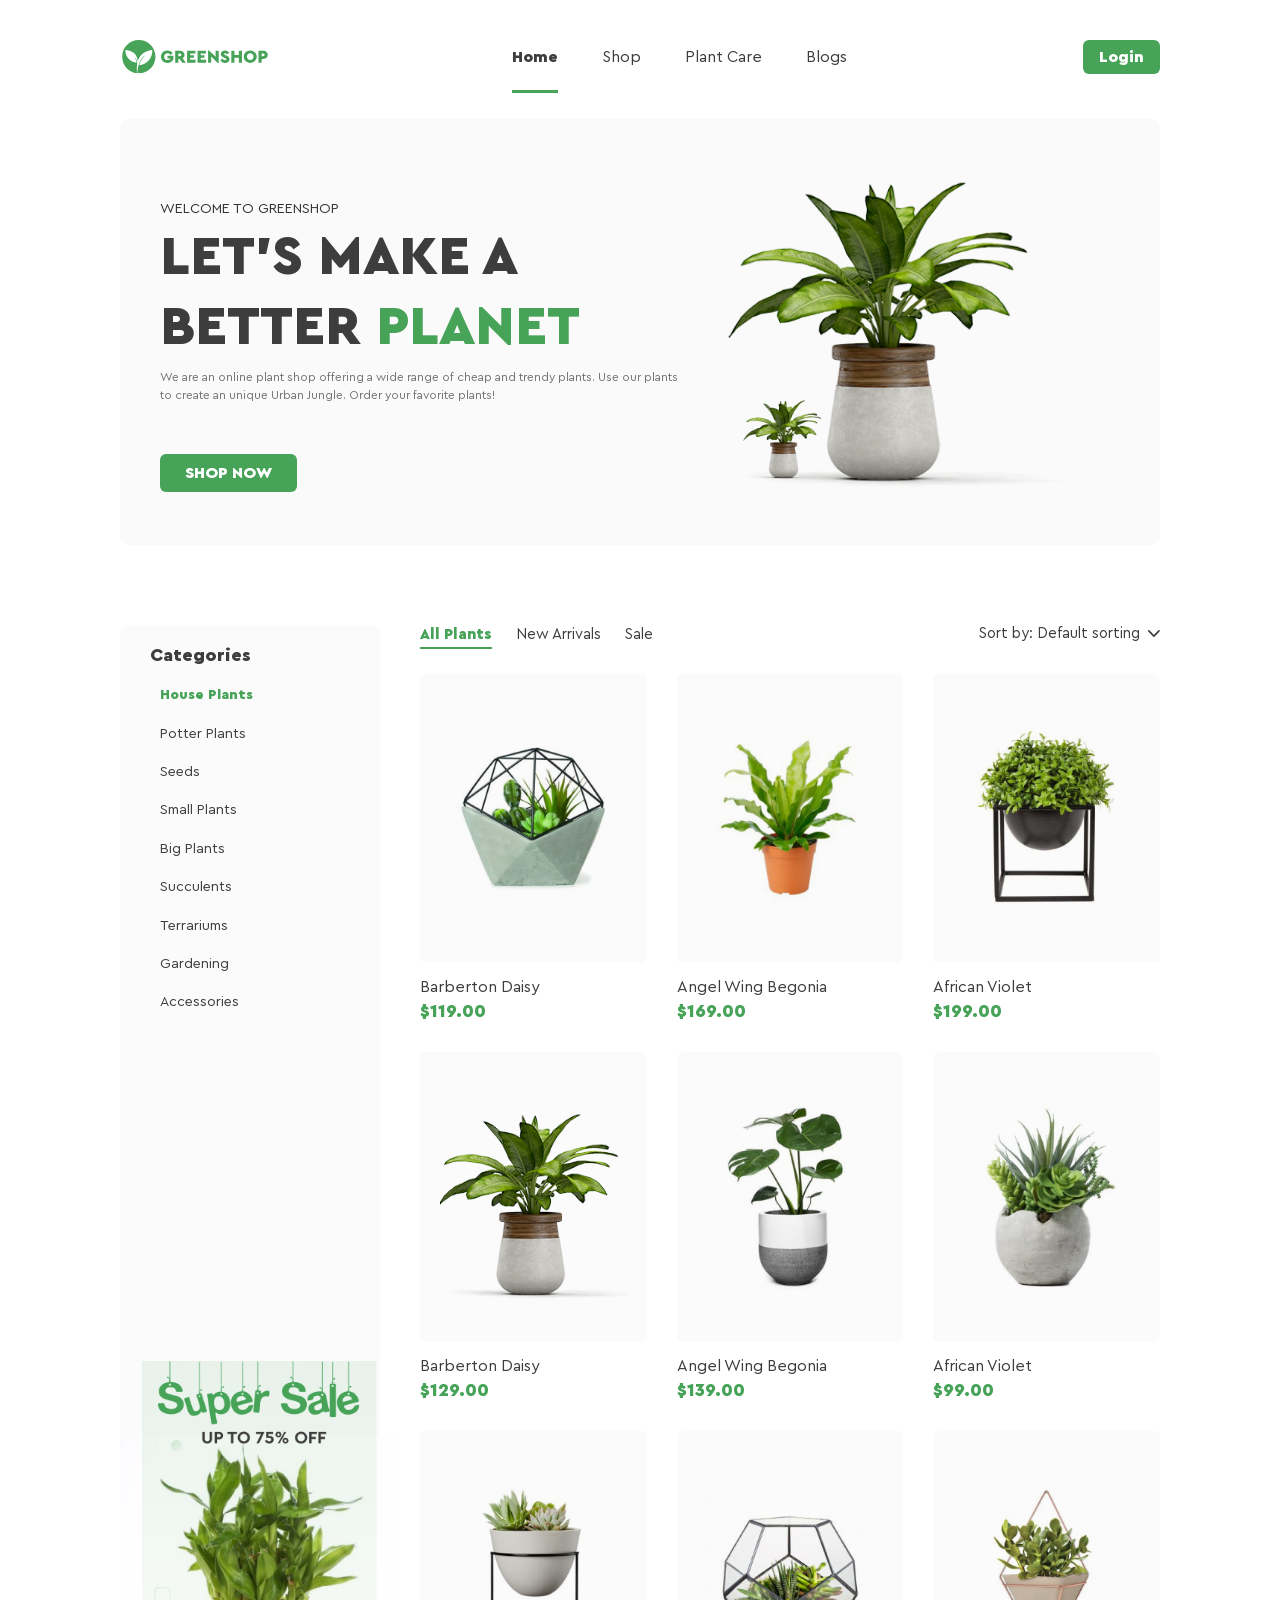
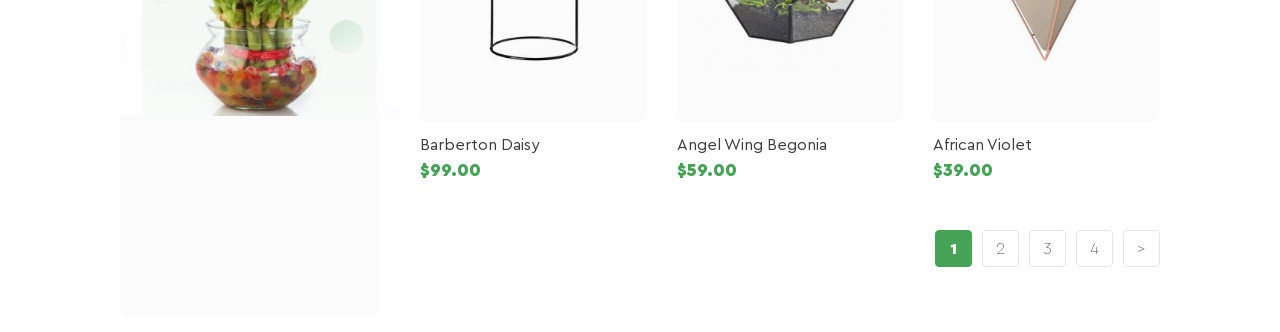
==== index.html @ a39b93a8 "feat: complete font implementation and fix layout structure" ====
<!DOCTYPE html>
<html lang="en">

<head>
    <meta charset="UTF-8">
    <meta name="viewport" content="width=device-width, initial-scale=1.0">
    <link rel="stylesheet" href="css/normalize.css">
    <link rel="stylesheet" href="css/main.css">
    <title>Document</title>
</head>

<body>
    <div class="container">

        <header>
            <div class="logo">
                <img src="./images/Logo.svg" alt="Logo" width="150" height="34">
            </div>

            <nav>
                <a href="#" class="active">Home</a>
                <a href="#">Shop</a>
                <a href="#">Plant Care</a>
                <a href="#">Blogs</a>
            </nav>
            <a href="#" class="btn-login">Login</a>
        </header>

        <main>
            <section class="inline-block">
                <div class="inline-block-container">
                    <div class="banner-text">
                        <span class="subtitle">Welcome to GreenShop</span>
                        <h1>LET'S MAKE A<br>BETTER <span class="text-green">PLANET</span></h1>
                        <p>We are an online plant shop offering a wide range of cheap and trendy plants. Use our plants
                            to create an unique Urban Jungle. Order your favorite plants!</p>
                        <a href="#" class="btn-primary">Shop Now</a>
                    </div>
                    <div class="banner-image">
                        <img src="./images/Frame1.png" alt="Banner Image">
                    </div>
                </div>
            </section>

            <section class="shop-section">

                <aside class="sidebar">
                    <div class="categories">
                        <h2>Categories</h2>
                        <ul>
                            <li><a href="#" class="active-category">House Plants</a></li>
                            <li><a href="#">Potter Plants</a></li>
                            <li><a href="#">Seeds</a></li>
                            <li><a href="#">Small Plants</a></li>
                            <li><a href="#">Big Plants</a></li>
                            <li><a href="#">Succulents</a></li>
                            <li><a href="#">Terrariums</a></li>
                            <li><a href="#">Gardening</a></li>
                            <li><a href="#">Accessories</a></li>
                        </ul>
                    </div>

                    <div class="sale-banner">
                        <img src="./images/Super-sale.png" alt="Super Sale Banner">
                    </div>
                </aside>

                <div class="main-content">

                    <div class="shop-header">
                        <div class="shop-tabs">
                            <a href="#" class="active-tab">All Plants</a>
                            <a href="#">New Arrivals</a>
                            <a href="#">Sale</a>
                        </div>
                        <div class="shop-sort">
                            <span>Sort by: Default sorting</span>
                            <img src="./images/Stroke-1.svg" alt="Arrow">
                        </div>
                    </div>

                    <div class="products-grid">

                        <div class="product-card">
                            <div class="product-image">
                                <img src="./images/plant-1.png" alt="Plant 1">
                            </div>
                            <h1>Barberton Daisy</h1>
                            <span class="price">$119.00</span>
                        </div>

                        <div class="product-card">
                            <div class="product-image">
                                <img src="./images/plant-2.png" alt="Plant 2">
                            </div>
                            <h1>Angel Wing Begonia</h1>
                            <span class="price">$169.00</span>
                        </div>

                        <div class="product-card">
                            <div class="product-image">
                                <img src="./images/plant-3.png" alt="Plant 3">
                            </div>
                            <h1>African Violet</h1>
                            <span class="price">$199.00</span>
                        </div>

                        <div class="product-card">
                            <div class="product-image">
                                <img src="./images/plant-4.png" alt="Plant 4">
                            </div>
                            <h1>Barberton Daisy</h1>
                            <span class="price">$129.00</span>
                        </div>

                        <div class="product-card">
                            <div class="product-image">
                                <img src="./images/plant-5.png" alt="Plant 5">
                            </div>
                            <h1>Angel Wing Begonia</h1>
                            <span class="price">$139.00</span>
                        </div>

                        <div class="product-card">
                            <div class="product-image">
                                <img src="./images/plant-6.png" alt="Plant 6">
                            </div>
                            <h1>African Violet</h1>
                            <span class="price">$99.00</span>
                        </div>

                        <div class="product-card">
                            <div class="product-image">
                                <img src="./images/plant-7.png" alt="Plant 7">
                            </div>
                            <h1>Barberton Daisy</h1>
                            <span class="price">$99.00</span>
                        </div>

                        <div class="product-card">
                            <div class="product-image">
                                <img src="./images/plant-8.png" alt="Plant 8">
                            </div>
                            <h1>Angel Wing Begonia</h1>
                            <span class="price">$59.00</span>
                        </div>

                        <div class="product-card">
                            <div class="product-image">
                                <img src="./images/plant-9.png" alt="Plant 9">
                            </div>
                            <h1>African Violet</h1>
                            <span class="price">$39.00</span>
                        </div>

                    </div>

                    <div class="pagination">
                        <a href="#" class="active-page">1</a>
                        <a href="#">2</a>
                        <a href="#">3</a>
                        <a href="#">4</a>
                        <a href="#" class="next-page">&gt;</a>
                    </div>

                </div>

            </section>
        </main>

        <footer></footer>

    </div>
</body>

</html>
---- css/main.css ----
/*1. ОБЩИЕ СТИЛИ И СЕТКА ПЛАТФОРМЫ*/
   @font-face {
    font-family: 'Cera Pro';
    src: url('fonts/CeraPro-Thin.woff') format('woff');
    font-weight: 100;
    font-style: normal;
}

@font-face {
    font-family: 'Cera Pro';
    src: url('fonts/CeraPro-Regular.woff') format('woff');
    font-weight: 400;
    font-style: normal;
}

@font-face {
    font-family: 'Cera Pro';
    src: url('fonts/CeraPro-Black.woff') format('woff');
    font-weight: 900;
    font-style: normal;
}

body {
    font-family: 'Cera Pro', sans-serif;
    font-weight: 400; 
    color: #333333;
    margin: 0;
    padding: 0;
}

/* Центрируем весь сайт по контенту макета */
.container {
    margin: 0 auto;
    max-width: 1440px;
    padding: 15px 120px;
}

/*2. ШАПКА САЙТА (HEADER) */
header {
    display: flex;
    justify-content: space-between; 
    align-items: center; 
    padding: 25px 0; 
}

header .logo img {
    vertical-align: middle;
    margin-right: 5px;
}

header nav a {
    margin-right: 40px;
    text-decoration: none;
    color: #3D3D3D;
    font-weight: 500;
}

header nav a.active {
    font-weight: bold;
    border-bottom: 3px solid #46A358;
    padding-bottom: 25px;
}

header nav a:last-child {
    margin-right: 0;
}

header .btn-login {
    text-decoration: none;
    color: #FFFFFF;
    background-color: #46A358;
    padding: 8px 16px;
    border-radius: 6px;
    font-weight: bold;
}

/*3. ГЛАВНЫЙ БАННЕР */
.inline-block-container {
    background-color: #fafafa;
    padding: 40px;
    margin-top: 20px;
    border-radius: 10px;
}

.banner-text {
    display: inline-block;
    vertical-align: top;
    width: 55%;
    margin-top: 40px;
}

.banner-image {
    display: inline-block;
    vertical-align: top;
    width: 40%;
}

.banner-image img {
    max-width: 100%;
    height: auto;
}

.btn-primary {
    display: inline-block;
    background-color: #46A358;
    color: white;
    text-decoration: none;
    padding: 10px 25px;
    border-radius: 6px;
    font-weight: bold;
    text-transform: uppercase;
    margin-top: 30px;
}

.banner-text h1 {
    font-size: 55px;
    font-weight: 900;
    line-height: 70px;
    margin: 5px 0;
    color: #3D3D3D;
    text-transform: uppercase;
    max-width: 650px;
}

.banner-text p {
    color: #727272;
    font-size: 12px;
    line-height: 1.5;
    margin: 5px 0 20px 0;
}

.subtitle {
    font-size: 14px;
    font-weight: 500;
    text-transform: uppercase;
}

.text-green {
    color: #46A358;
}

/*4. СЕКЦИЯ КАТАЛОГА*/
.shop-section {
    display: flex;
    gap: 40px;
    margin-top: 80px;
}

/* ЛЕВАЯ ПАНЕЛЬ (САЙДБАР) */
.sidebar {
    width: 260px;
    min-width: 260px; 
    flex-shrink: 0; 
    background-color: #FBFBFB;
    padding: 20px 0;
    border-radius: 8px;
}

.categories h2 {
    font-size: 18px;
    font-weight: bold;
    color: #3D3D3D;
    margin: 0 0 20px 0;
    padding: 0 30px;
}

.categories ul {
    list-style: none;
    padding: 0 40px;
    margin: 0;
}

.categories li {
    margin-bottom: 20px;
}

.categories a {
    text-decoration: none;
    color: #3D3D3D;
    font-size: 14px; 
    font-weight: 400; 
    transition: color 0.3s;
}

.categories a:hover {
    color: #46A358;
}

.categories a.active-category {
    color: #46A358;
    font-weight: bold;
}

.sale-banner {
    width: 280px;
    margin-top: 350px;
    box-sizing: border-box;
}

.sale-banner img {
    max-width: 100%;
    height: auto;
    display: block;
}

/*5. ПРАВАЯ ПАНЕЛЬ И СЕТКА КАРТОЧЕК*/
.main-content {
    flex: 1; 
}

.shop-header {
    display: flex;
    justify-content: space-between;
    align-items: center;
    margin-bottom: 30px;
}

.shop-tabs a {
    text-decoration: none;
    color: #3D3D3D;
    margin-right: 20px;
    font-size: 15px;
    font-weight: 500;
}

.shop-tabs a.active-tab {
    color: #46A358;
    font-weight: bold;
    border-bottom: 2px solid #46A358;
    padding-bottom: 5px; 
}

.shop-sort {
    display: flex;
    align-items: center; 
    gap: 8px; 
    cursor: pointer; 
}

.shop-sort span {
    color: #3D3D3D;
    font-size: 15px;
}

.shop-sort img {
    width: 12px;
    height: auto;
}

.products-grid {
    display: flex;
    flex-wrap: wrap;
    gap: 30px;
}

.product-card {
    width: calc(33.333% - 20px); 
    text-align: left;
}

.product-image {
    background-color: #FBFBFB; 
    height: 250px; 
    display: flex; 
    justify-content: center; 
    align-items: center; 
    padding: 20px;
    border-radius: 6px;
}

.product-image img {
    max-width: 100%;
    max-height: 100%;
    object-fit: contain; 
    mix-blend-mode: multiply;
}

.product-card h1 {
    font-size: 16px;
    margin: 15px 0 5px 0;
    color: #3D3D3D;
    font-weight: normal;
}

.product-card .price {
    color: #46A358;
    font-weight: bold;
    font-size: 18px;
}

/*6. ПАГИНАЦИЯ (НОМЕРА СТРАНИЦ)*/
.pagination {
    display: flex;
    justify-content: flex-end;
    gap: 10px; 
    margin-top: 50px; 
    margin-bottom: 50px;
}

.pagination a {
    display: flex; 
    justify-content: center; 
    align-items: center; 
    width: 35px;
    height: 35px; 
    border: 1px solid #E5E5E5; 
    border-radius: 4px; 
    text-decoration: none; 
    color: #3D3D3D;
    font-size: 16px;
    font-weight: 300;
    transition: all 0.3s ease;
}

.pagination a.active-page {
    background-color: #46A358;
    color: #FFFFFF;
    border-color: #46A358;
    font-weight: bold;
}

.pagination a:hover {
    border-color: #46A358;
    color: #46A358;
}

.pagination a.active-page:hover {
    color: #FFFFFF; 
}
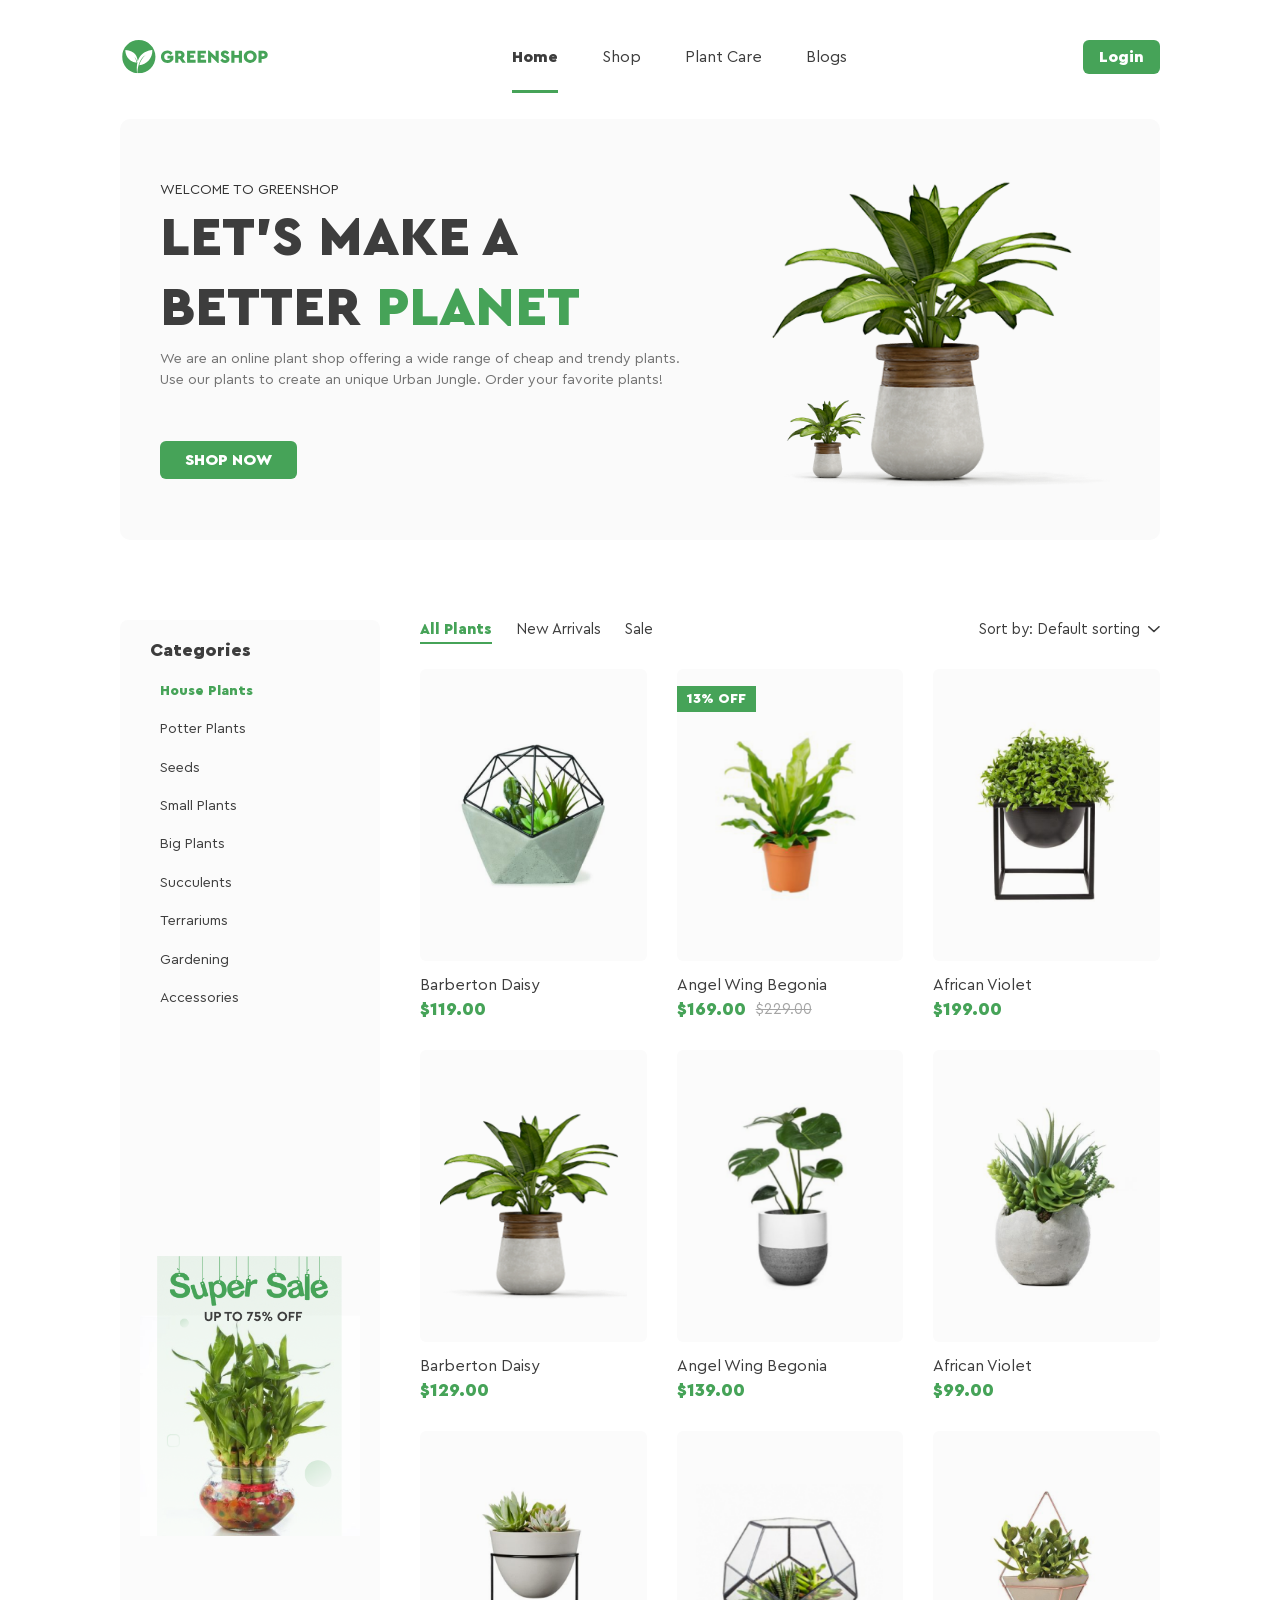
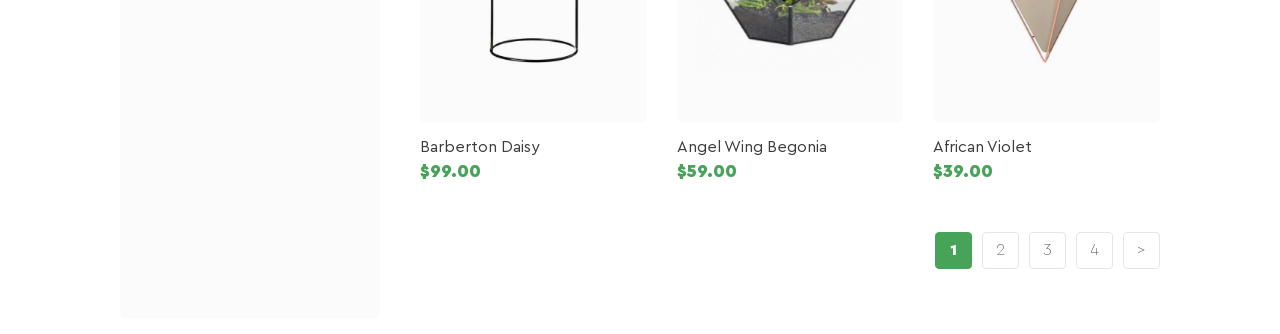
==== commit 46207779: "Refactor banner to Flexbox, add hover effects, to product cards" ====
--- a/index.html
+++ b/index.html
@@ -6,7 +6,7 @@
     <meta name="viewport" content="width=device-width, initial-scale=1.0">
     <link rel="stylesheet" href="css/normalize.css">
     <link rel="stylesheet" href="css/main.css">
-    <title>Document</title>
+    <title>GreenShop</title>
 </head>
 
 <body>
@@ -27,8 +27,8 @@
         </header>
 
         <main>
-            <section class="inline-block">
-                <div class="inline-block-container">
+            <section class="hero-section">
+                <div class="banner-container">
                     <div class="banner-text">
                         <span class="subtitle">Welcome to GreenShop</span>
                         <h1>LET'S MAKE A<br>BETTER <span class="text-green">PLANET</span></h1>
@@ -84,73 +84,138 @@
                         <div class="product-card">
                             <div class="product-image">
                                 <img src="./images/plant-1.png" alt="Plant 1">
-                            </div>
-                            <h1>Barberton Daisy</h1>
-                            <span class="price">$119.00</span>
-                        </div>
-
-                        <div class="product-card">
-                            <div class="product-image">
+                                <div class="action-icons">
+                                    <a href="#" class="icon-btn"><img src="./images/cart.svg" alt="Cart"></a>
+                                    <a href="#" class="icon-btn"><img src="./images/heart.svg" alt="Heart"></a>
+                                    <a href="#" class="icon-btn"><img src="./images/search.svg" alt="Search"></a>
+                                </div>
+                            </div>
+                            <h3>Barberton Daisy</h3>
+                            <div class="price-block">
+                                <span class="price">$119.00</span>
+                            </div>
+                        </div>
+
+                        <div class="product-card">
+                            <div class="product-image">
+                                <span class="discount-badge">13% OFF</span>
                                 <img src="./images/plant-2.png" alt="Plant 2">
-                            </div>
-                            <h1>Angel Wing Begonia</h1>
-                            <span class="price">$169.00</span>
+                                <div class="action-icons">
+                                    <a href="#" class="icon-btn"><img src="./images/cart.svg" alt="Cart"></a>
+                                    <a href="#" class="icon-btn"><img src="./images/heart.svg" alt="Heart"></a>
+                                    <a href="#" class="icon-btn"><img src="./images/search.svg" alt="Search"></a>
+                                </div>
+                            </div>
+                            <h3>Angel Wing Begonia</h3>
+                            <div class="price-block">
+                                <span class="price">$169.00</span>
+                                <span class="old-price">$229.00</span>
+                            </div>
                         </div>
 
                         <div class="product-card">
                             <div class="product-image">
                                 <img src="./images/plant-3.png" alt="Plant 3">
-                            </div>
-                            <h1>African Violet</h1>
-                            <span class="price">$199.00</span>
+                                <div class="action-icons">
+                                    <a href="#" class="icon-btn"><img src="./images/cart.svg" alt="Cart"></a>
+                                    <a href="#" class="icon-btn"><img src="./images/heart.svg" alt="Heart"></a>
+                                    <a href="#" class="icon-btn"><img src="./images/search.svg" alt="Search"></a>
+                                </div>
+                            </div>
+                            <h3>African Violet</h3>
+                            <div class="price-block">
+                                <span class="price">$199.00</span>
+                            </div>
                         </div>
 
                         <div class="product-card">
                             <div class="product-image">
                                 <img src="./images/plant-4.png" alt="Plant 4">
-                            </div>
-                            <h1>Barberton Daisy</h1>
-                            <span class="price">$129.00</span>
+                                <div class="action-icons">
+                                    <a href="#" class="icon-btn"><img src="./images/cart.svg" alt="Cart"></a>
+                                    <a href="#" class="icon-btn"><img src="./images/heart.svg" alt="Heart"></a>
+                                    <a href="#" class="icon-btn"><img src="./images/search.svg" alt="Search"></a>
+                                </div>
+                            </div>
+                            <h3>Barberton Daisy</h3>
+                            <div class="price-block">
+                                <span class="price">$129.00</span>
+                            </div>
                         </div>
 
                         <div class="product-card">
                             <div class="product-image">
                                 <img src="./images/plant-5.png" alt="Plant 5">
-                            </div>
-                            <h1>Angel Wing Begonia</h1>
-                            <span class="price">$139.00</span>
+                                <div class="action-icons">
+                                    <a href="#" class="icon-btn"><img src="./images/cart.svg" alt="Cart"></a>
+                                    <a href="#" class="icon-btn"><img src="./images/heart.svg" alt="Heart"></a>
+                                    <a href="#" class="icon-btn"><img src="./images/search.svg" alt="Search"></a>
+                                </div>
+                            </div>
+                            <h3>Angel Wing Begonia</h3>
+                            <div class="price-block">
+                                <span class="price">$139.00</span>
+                            </div>
                         </div>
 
                         <div class="product-card">
                             <div class="product-image">
                                 <img src="./images/plant-6.png" alt="Plant 6">
-                            </div>
-                            <h1>African Violet</h1>
-                            <span class="price">$99.00</span>
+                                <div class="action-icons">
+                                    <a href="#" class="icon-btn"><img src="./images/cart.svg" alt="Cart"></a>
+                                    <a href="#" class="icon-btn"><img src="./images/heart.svg" alt="Heart"></a>
+                                    <a href="#" class="icon-btn"><img src="./images/search.svg" alt="Search"></a>
+                                </div>
+                            </div>
+                            <h3>African Violet</h3>
+                            <div class="price-block">
+                                <span class="price">$99.00</span>
+                            </div>
                         </div>
 
                         <div class="product-card">
                             <div class="product-image">
                                 <img src="./images/plant-7.png" alt="Plant 7">
-                            </div>
-                            <h1>Barberton Daisy</h1>
-                            <span class="price">$99.00</span>
+                                <div class="action-icons">
+                                    <a href="#" class="icon-btn"><img src="./images/cart.svg" alt="Cart"></a>
+                                    <a href="#" class="icon-btn"><img src="./images/heart.svg" alt="Heart"></a>
+                                    <a href="#" class="icon-btn"><img src="./images/search.svg" alt="Search"></a>
+                                </div>
+                            </div>
+                            <h3>Barberton Daisy</h3>
+                            <div class="price-block">
+                                <span class="price">$99.00</span>
+                            </div>
                         </div>
 
                         <div class="product-card">
                             <div class="product-image">
                                 <img src="./images/plant-8.png" alt="Plant 8">
-                            </div>
-                            <h1>Angel Wing Begonia</h1>
-                            <span class="price">$59.00</span>
+                                <div class="action-icons">
+                                    <a href="#" class="icon-btn"><img src="./images/cart.svg" alt="Cart"></a>
+                                    <a href="#" class="icon-btn"><img src="./images/heart.svg" alt="Heart"></a>
+                                    <a href="#" class="icon-btn"><img src="./images/search.svg" alt="Search"></a>
+                                </div>
+                            </div>
+                            <h3>Angel Wing Begonia</h3>
+                            <div class="price-block">
+                                <span class="price">$59.00</span>
+                            </div>
                         </div>
 
                         <div class="product-card">
                             <div class="product-image">
                                 <img src="./images/plant-9.png" alt="Plant 9">
-                            </div>
-                            <h1>African Violet</h1>
-                            <span class="price">$39.00</span>
+                                <div class="action-icons">
+                                    <a href="#" class="icon-btn"><img src="./images/cart.svg" alt="Cart"></a>
+                                    <a href="#" class="icon-btn"><img src="./images/heart.svg" alt="Heart"></a>
+                                    <a href="#" class="icon-btn"><img src="./images/search.svg" alt="Search"></a>
+                                </div>
+                            </div>
+                            <h3>African Violet</h3>
+                            <div class="price-block">
+                                <span class="price">$39.00</span>
+                            </div>
                         </div>
 
                     </div>
--- a/css/main.css
+++ b/css/main.css
@@ -1,5 +1,5 @@
 /*1. ОБЩИЕ СТИЛИ И СЕТКА ПЛАТФОРМЫ*/
-   @font-face {
+@font-face {
     font-family: 'Cera Pro';
     src: url('fonts/CeraPro-Thin.woff') format('woff');
     font-weight: 100;
@@ -35,7 +35,7 @@
     padding: 15px 120px;
 }
 
-/*2. ШАПКА САЙТА (HEADER) */
+/*2. ШАПКА САЙТА*/
 header {
     display: flex;
     justify-content: space-between; 
@@ -74,25 +74,25 @@
     font-weight: bold;
 }
 
-/*3. ГЛАВНЫЙ БАННЕР */
-.inline-block-container {
+/*3. ГЛАВНЫЙ БАННЕР*/
+.banner-container {
     background-color: #fafafa;
     padding: 40px;
     margin-top: 20px;
     border-radius: 10px;
+    display: flex;
+    justify-content: space-between; 
+    align-items: center; 
 }
 
 .banner-text {
-    display: inline-block;
-    vertical-align: top;
     width: 55%;
-    margin-top: 40px;
 }
 
 .banner-image {
-    display: inline-block;
-    vertical-align: top;
     width: 40%;
+    display: flex; 
+    justify-content: center;
 }
 
 .banner-image img {
@@ -101,7 +101,9 @@
 }
 
 .btn-primary {
-    display: inline-block;
+    display: inline-flex; 
+    justify-content: center;
+    align-items: center;
     background-color: #46A358;
     color: white;
     text-decoration: none;
@@ -110,6 +112,11 @@
     font-weight: bold;
     text-transform: uppercase;
     margin-top: 30px;
+    transition: background-color 0.3s ease;
+}
+
+.btn-primary:hover {
+    background-color: #3b8a4a; 
 }
 
 .banner-text h1 {
@@ -124,7 +131,7 @@
 
 .banner-text p {
     color: #727272;
-    font-size: 12px;
+    font-size: 14px; 
     line-height: 1.5;
     margin: 5px 0 20px 0;
 }
@@ -139,14 +146,13 @@
     color: #46A358;
 }
 
-/*4. СЕКЦИЯ КАТАЛОГА*/
+/*4. СЕКЦИЯ КАТАЛОГА И САЙДБАР*/
 .shop-section {
     display: flex;
     gap: 40px;
     margin-top: 80px;
 }
 
-/* ЛЕВАЯ ПАНЕЛЬ (САЙДБАР) */
 .sidebar {
     width: 260px;
     min-width: 260px; 
@@ -192,8 +198,9 @@
 }
 
 .sale-banner {
-    width: 280px;
-    margin-top: 350px;
+    width: 100%; 
+    margin-top: 250px; 
+    padding: 0 20px;
     box-sizing: border-box;
 }
 
@@ -266,6 +273,16 @@
     align-items: center; 
     padding: 20px;
     border-radius: 6px;
+    border-top: 2px solid transparent;
+    position: relative; 
+    overflow: hidden; 
+    transition: all 0.3s ease;
+}
+
+.product-card:hover .product-image {
+    box-shadow: 0px 15px 30px rgba(0, 0, 0, 0.15);
+    transform: translateY(-5px);
+    border-top-color: #46A358;
 }
 
 .product-image img {
@@ -275,20 +292,79 @@
     mix-blend-mode: multiply;
 }
 
-.product-card h1 {
+.product-card h3 {
     font-size: 16px;
     margin: 15px 0 5px 0;
     color: #3D3D3D;
     font-weight: normal;
 }
 
-.product-card .price {
+.price-block {
+    display: flex;
+    align-items: center;
+    gap: 10px;
+}
+
+.price {
     color: #46A358;
     font-weight: bold;
     font-size: 18px;
 }
 
-/*6. ПАГИНАЦИЯ (НОМЕРА СТРАНИЦ)*/
+.old-price {
+    color: #A5A5A5;
+    text-decoration: line-through;
+    font-size: 15px;
+}
+
+
+/* Бейдж скидки*/
+.discount-badge {
+    position: absolute;
+    top: 15px;
+    left: 0;
+    background-color: #46A358;
+    color: white;
+    font-size: 14px;
+    font-weight: bold;
+    padding: 5px 10px;
+}
+
+/* Контейнер для иконок*/
+.action-icons {
+    position: absolute;
+    bottom: 20px;
+    left: 50%;
+    transform: translateX(-50%); 
+    display: flex;
+    gap: 10px;
+    opacity: 0; 
+    transition: all 0.3s ease; 
+}
+
+/* Квадратики с иконками */
+.icon-btn {
+    display: flex;
+    justify-content: center;
+    align-items: center;
+    width: 35px;
+    height: 35px;
+    background-color: #FFFFFF;
+    border-radius: 4px;
+    box-shadow: 0px 4px 10px rgba(0, 0, 0, 0.1);
+    transition: background-color 0.3s;
+}
+
+.icon-btn:hover {
+    background-color: #F1F1F1;
+}
+
+.product-card:hover .action-icons {
+    opacity: 1; 
+    bottom: 30px; 
+}
+
+/*6. ПАГИНАЦИЯ*/
 .pagination {
     display: flex;
     justify-content: flex-end;
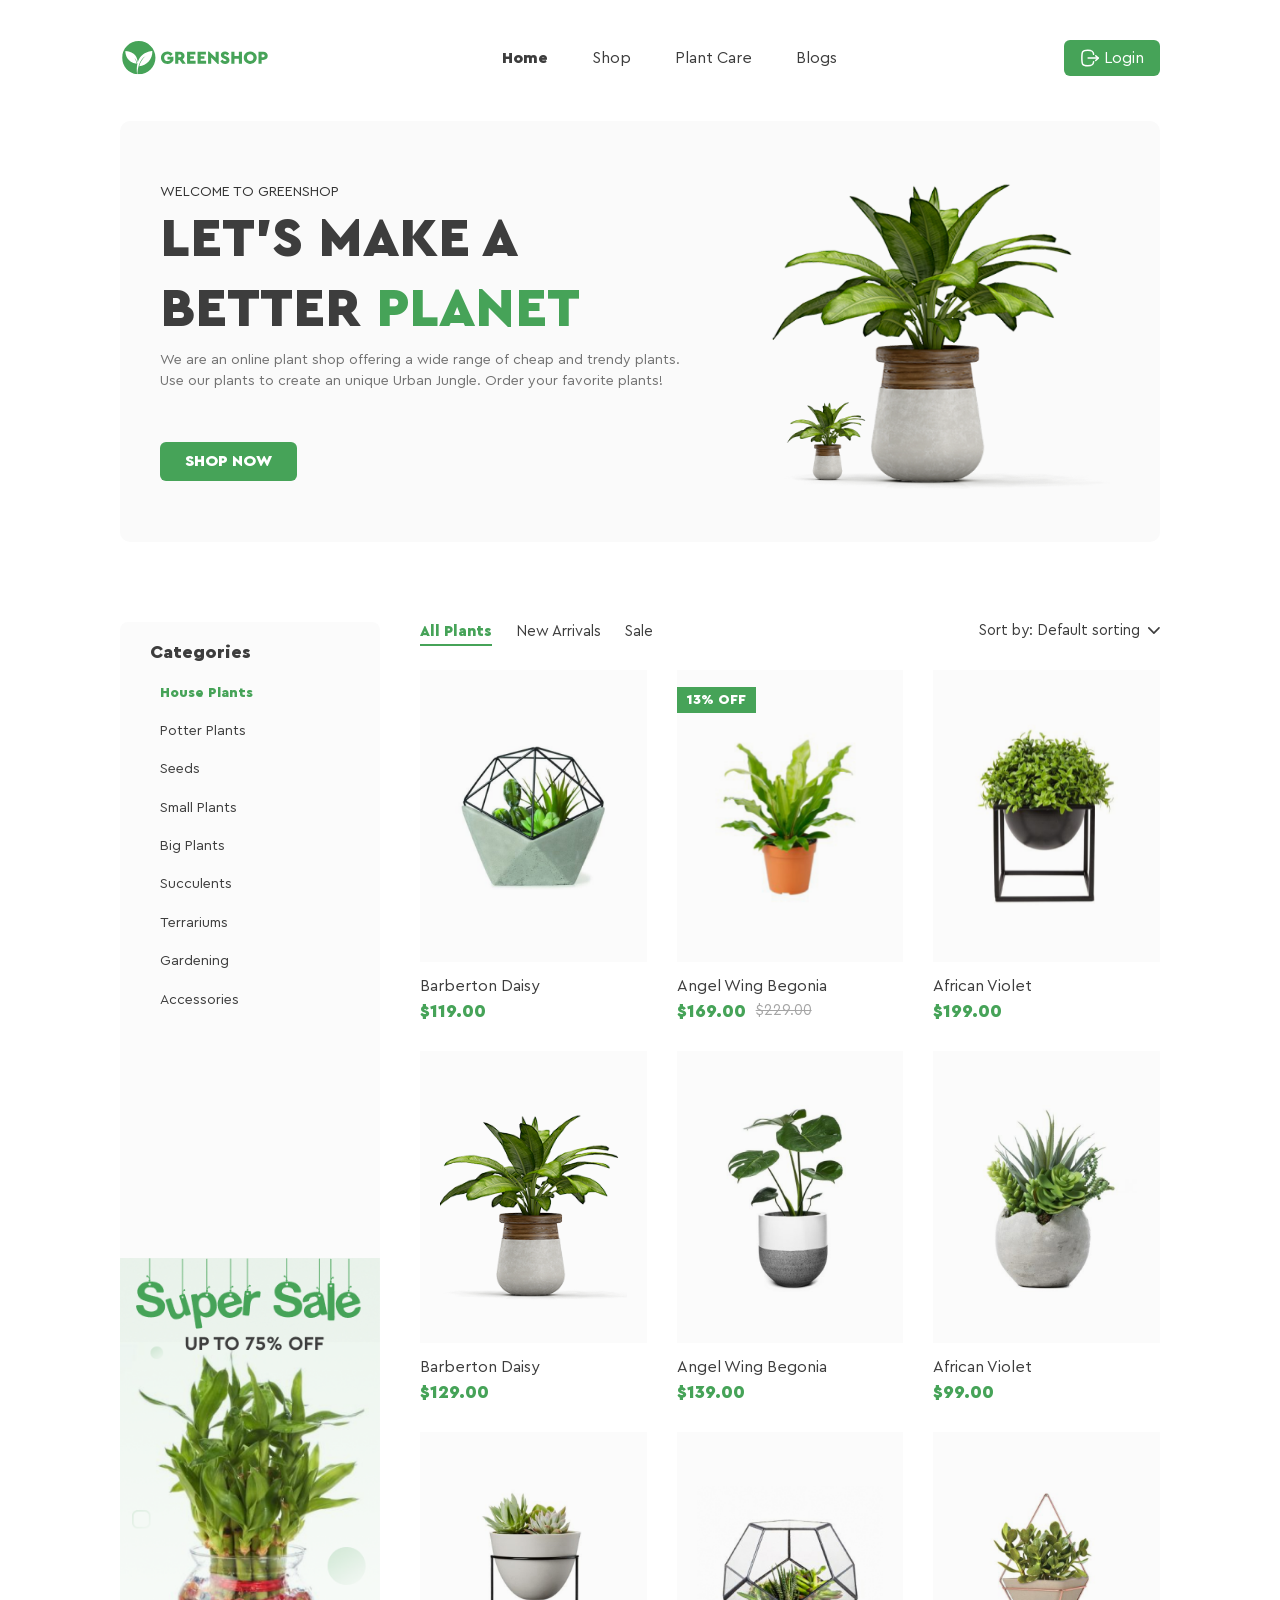
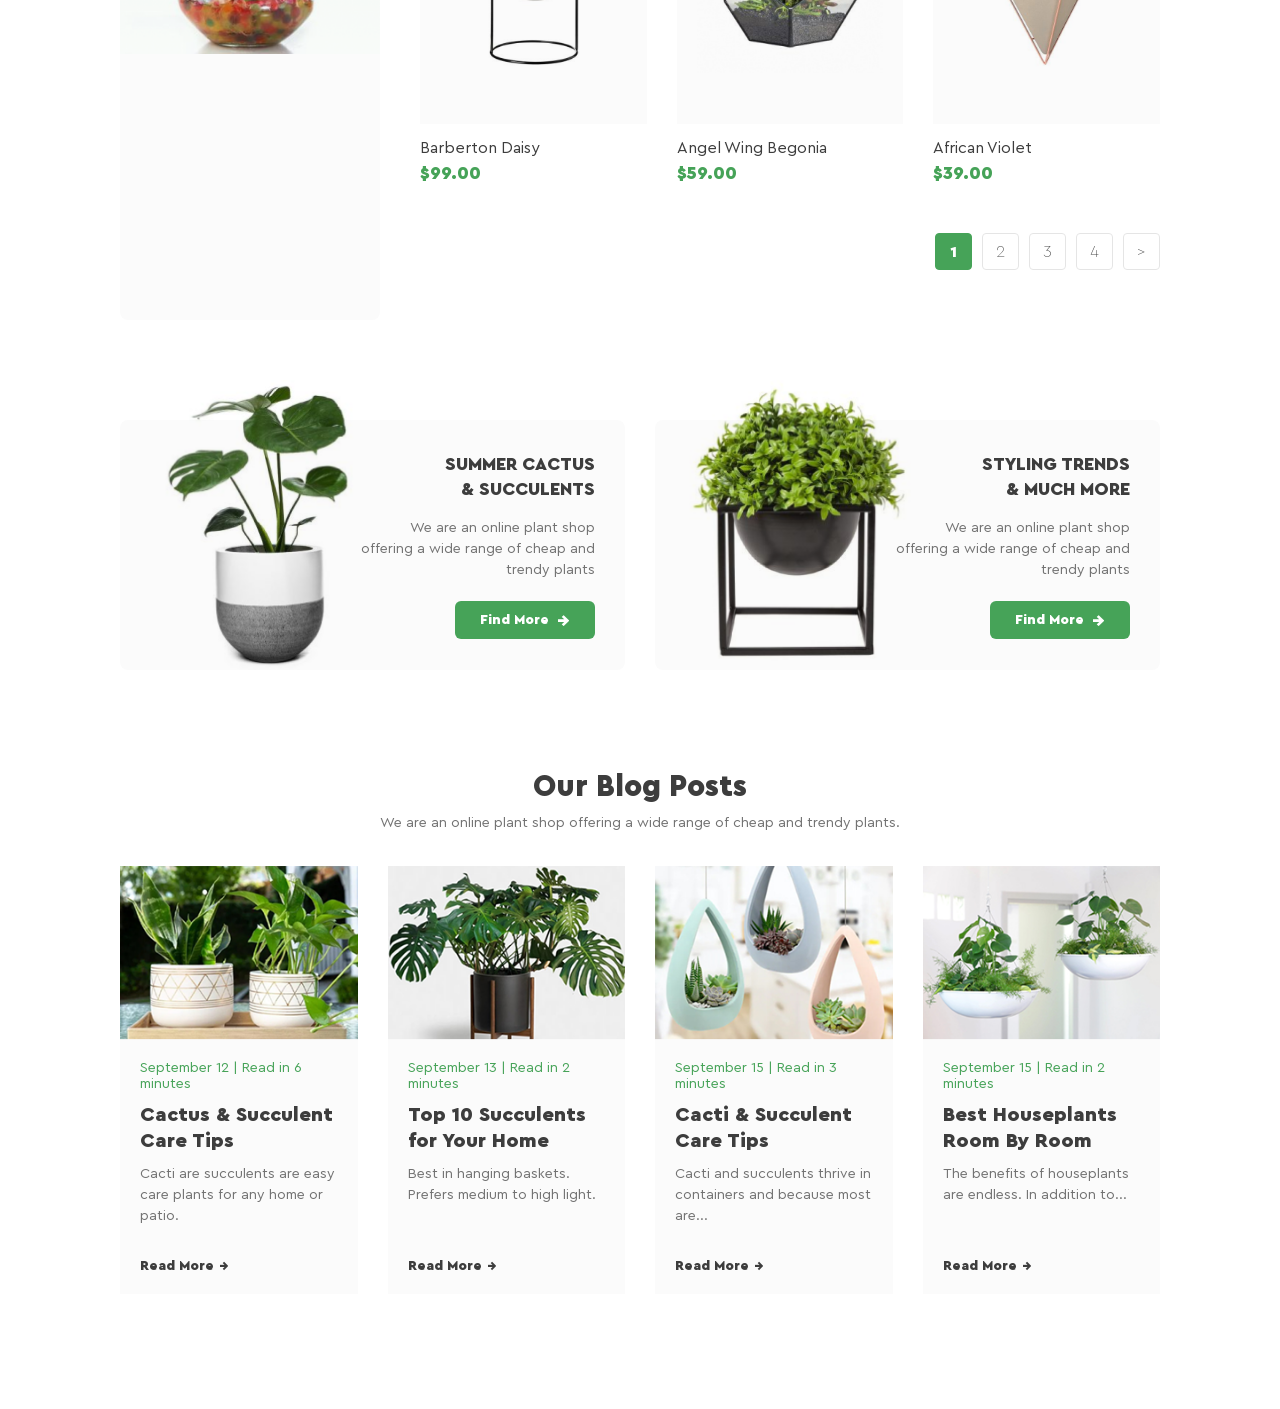
==== commit 516ea9b0: "Add blog section and align read more buttons" ====
--- a/index.html
+++ b/index.html
@@ -23,7 +23,10 @@
                 <a href="#">Plant Care</a>
                 <a href="#">Blogs</a>
             </nav>
-            <a href="#" class="btn-login">Login</a>
+            <a href="#" class="btn-login">
+                <img src="./images/Logout.svg" alt="Icon">
+                Login
+            </a>
         </header>
 
         <main>
@@ -231,6 +234,90 @@
                 </div>
 
             </section>
+            <section class="promo-section">
+                <div class="promo-card">
+                    <div class="promo-image">
+                        <img src="./images/cactus.png" alt="cactus">
+                    </div>
+                    <div class="promo-content">
+                        <h3>SUMMER CACTUS<br>& SUCCULENTS</h3>
+                        <p>We are an online plant shop offering a wide range of cheap and trendy plants</p>
+                        <a href="#" class="btn-find-more">Find More <span class="arrow">&rarr;</span></a>
+                    </div>
+                </div>
+
+                <div class="promo-card">
+                    <div class="promo-image">
+                        <img src="./images/styling.png" alt="Styling">
+                    </div>
+                    <div class="promo-content">
+                        <h3>STYLING TRENDS<br>& MUCH MORE</h3>
+                        <p>We are an online plant shop offering a wide range of cheap and trendy plants</p>
+                        <a href="#" class="btn-find-more">Find More <span class="arrow">&rarr;</span></a>
+                    </div>
+                </div>
+
+            </section>
+            <section class="blog-section">
+
+                <div class="blog-header">
+                    <h2>Our Blog Posts</h2>
+                    <p>We are an online plant shop offering a wide range of cheap and trendy plants.</p>
+                </div>
+
+                <div class="blog-grid">
+
+                    <div class="blog-card">
+                        <div class="blog-image">
+                            <img src="./images/blog-1.png" alt="Blog 1">
+                        </div>
+                        <div class="blog-content">
+                            <span class="blog-meta">September 12 | Read in 6 minutes</span>
+                            <h4>Cactus & Succulent Care Tips</h4>
+                            <p>Cacti are succulents are easy care plants for any home or patio.</p>
+                            <a href="#" class="btn-read-more">Read More <span class="arrow">&rarr;</span></a>
+                        </div>
+                    </div>
+
+                    <div class="blog-card">
+                        <div class="blog-image">
+                            <img src="./images/blog-2.png" alt="Blog 2">
+                        </div>
+                        <div class="blog-content">
+                            <span class="blog-meta">September 13 | Read in 2 minutes</span>
+                            <h4>Top 10 Succulents for Your Home</h4>
+                            <p>Best in hanging baskets. Prefers medium to high light.</p>
+                            <br></br>
+                            <a href="#" class="btn-read-more">Read More <span class="arrow">&rarr;</span></a>
+                        </div>
+                    </div>
+
+                    <div class="blog-card">
+                        <div class="blog-image">
+                            <img src="./images/blog-3.png" alt="Blog 3">
+                        </div>
+                        <div class="blog-content">
+                            <span class="blog-meta">September 15 | Read in 3 minutes</span>
+                            <h4>Cacti & Succulent Care Tips</h4>
+                            <p>Cacti and succulents thrive in containers and because most are...</p>
+                            <a href="#" class="btn-read-more">Read More <span class="arrow">&rarr;</span></a>
+                        </div>
+                    </div>
+
+                    <div class="blog-card">
+                        <div class="blog-image">
+                            <img src="./images/blog-4.png" alt="Blog 4">
+                        </div>
+                        <div class="blog-content">
+                            <span class="blog-meta">September 15 | Read in 2 minutes</span>
+                            <h4>Best Houseplants Room By Room</h4>
+                            <p>The benefits of houseplants are endless. In addition to...</p>
+                            <a href="#" class="btn-read-more">Read More <span class="arrow">&rarr;</span></a>
+                        </div>
+                    </div>
+
+                </div>
+            </section>
         </main>
 
         <footer></footer>
--- a/css/main.css
+++ b/css/main.css
@@ -22,13 +22,12 @@
 
 body {
     font-family: 'Cera Pro', sans-serif;
-    font-weight: 400; 
+    font-weight: 400;
     color: #333333;
     margin: 0;
     padding: 0;
 }
 
-/* Центрируем весь сайт по контенту макета */
 .container {
     margin: 0 auto;
     max-width: 1440px;
@@ -38,9 +37,9 @@
 /*2. ШАПКА САЙТА*/
 header {
     display: flex;
-    justify-content: space-between; 
-    align-items: center; 
-    padding: 25px 0; 
+    justify-content: space-between;
+    align-items: center;
+    padding: 25px 0;
 }
 
 header .logo img {
@@ -53,25 +52,42 @@
     text-decoration: none;
     color: #3D3D3D;
     font-weight: 500;
+    padding-bottom: 25px;
+    border-bottom: 3px solid transparent;
+    transition: all 0.3s ease;
+    /* Плавная анимация */
+}
+
+/* Эффект при наведении на любую ссылку меню */
+header nav a:hover {
+    border-bottom: 3px solid #46A358;
+    color: #46A358;
 }
 
 header nav a.active {
     font-weight: bold;
-    border-bottom: 3px solid #46A358;
-    padding-bottom: 25px;
 }
 
 header nav a:last-child {
     margin-right: 0;
 }
 
+/* Стили для кнопки Login */
 header .btn-login {
     text-decoration: none;
     color: #FFFFFF;
     background-color: #46A358;
     padding: 8px 16px;
     border-radius: 6px;
-    font-weight: bold;
+    font-weight: 500;
+    transition: background-color 0.3s ease;
+    display: flex;
+    align-items: center;
+    gap: 4px;
+}
+
+header .btn-login:hover {
+    background-color: #3b8a4a;
 }
 
 /*3. ГЛАВНЫЙ БАННЕР*/
@@ -101,7 +117,7 @@
 }
 
 .btn-primary {
-    display: inline-flex; 
+    display: inline-flex;
     justify-content: center;
     align-items: center;
     background-color: #46A358;
@@ -109,14 +125,14 @@
     text-decoration: none;
     padding: 10px 25px;
     border-radius: 6px;
-    font-weight: bold;
+    font-weight: 550;
     text-transform: uppercase;
     margin-top: 30px;
     transition: background-color 0.3s ease;
 }
 
 .btn-primary:hover {
-    background-color: #3b8a4a; 
+    background-color: #3b8a4a;
 }
 
 .banner-text h1 {
@@ -131,7 +147,7 @@
 
 .banner-text p {
     color: #727272;
-    font-size: 14px; 
+    font-size: 14px;
     line-height: 1.5;
     margin: 5px 0 20px 0;
 }
@@ -155,8 +171,8 @@
 
 .sidebar {
     width: 260px;
-    min-width: 260px; 
-    flex-shrink: 0; 
+    min-width: 260px;
+    flex-shrink: 0;
     background-color: #FBFBFB;
     padding: 20px 0;
     border-radius: 8px;
@@ -183,13 +199,14 @@
 .categories a {
     text-decoration: none;
     color: #3D3D3D;
-    font-size: 14px; 
-    font-weight: 400; 
+    font-size: 14px;
+    font-weight: 400;
     transition: color 0.3s;
 }
 
 .categories a:hover {
     color: #46A358;
+    font-weight: bold;
 }
 
 .categories a.active-category {
@@ -198,21 +215,28 @@
 }
 
 .sale-banner {
+    margin-top: 250px;
+    display: flex;
+    justify-content: center;
+    overflow: hidden;
+}
+
+.sale-banner img {
+    width: 120%;
+    flex-shrink: 0;
+    display: block;
+}
+
+.hero__img {
+    align-self: flex-end; 
     width: 100%; 
-    margin-top: 250px; 
-    padding: 0 20px;
-    box-sizing: border-box;
-}
-
-.sale-banner img {
-    max-width: 100%;
-    height: auto;
+    max-width: 600px;
     display: block;
 }
 
 /*5. ПРАВАЯ ПАНЕЛЬ И СЕТКА КАРТОЧЕК*/
 .main-content {
-    flex: 1; 
+    flex: 1;
 }
 
 .shop-header {
@@ -228,20 +252,28 @@
     margin-right: 20px;
     font-size: 15px;
     font-weight: 500;
+    padding-bottom: 5px;
+    border-bottom: 2px solid transparent;
+    transition: all 0.3s ease;
+}
+
+.shop-tabs a:hover {
+    color: #46A358;
+    border-bottom: 2px solid #46A358;
 }
 
 .shop-tabs a.active-tab {
     color: #46A358;
     font-weight: bold;
     border-bottom: 2px solid #46A358;
-    padding-bottom: 5px; 
+    padding-bottom: 5px;
 }
 
 .shop-sort {
     display: flex;
-    align-items: center; 
-    gap: 8px; 
-    cursor: pointer; 
+    align-items: center;
+    gap: 8px;
+    cursor: pointer;
 }
 
 .shop-sort span {
@@ -261,21 +293,20 @@
 }
 
 .product-card {
-    width: calc(33.333% - 20px); 
+    width: calc(33.333% - 20px);
     text-align: left;
 }
 
 .product-image {
-    background-color: #FBFBFB; 
-    height: 250px; 
-    display: flex; 
-    justify-content: center; 
-    align-items: center; 
+    background-color: #FBFBFB;
+    height: 250px;
+    display: flex;
+    justify-content: center;
+    align-items: center;
     padding: 20px;
-    border-radius: 6px;
     border-top: 2px solid transparent;
-    position: relative; 
-    overflow: hidden; 
+    position: relative;
+    overflow: hidden;
     transition: all 0.3s ease;
 }
 
@@ -288,7 +319,7 @@
 .product-image img {
     max-width: 100%;
     max-height: 100%;
-    object-fit: contain; 
+    object-fit: contain;
     mix-blend-mode: multiply;
 }
 
@@ -335,11 +366,11 @@
     position: absolute;
     bottom: 20px;
     left: 50%;
-    transform: translateX(-50%); 
+    transform: translateX(-50%);
     display: flex;
     gap: 10px;
-    opacity: 0; 
-    transition: all 0.3s ease; 
+    opacity: 0;
+    transition: all 0.3s ease;
 }
 
 /* Квадратики с иконками */
@@ -360,28 +391,28 @@
 }
 
 .product-card:hover .action-icons {
-    opacity: 1; 
-    bottom: 30px; 
+    opacity: 1;
+    bottom: 5px;
 }
 
 /*6. ПАГИНАЦИЯ*/
 .pagination {
     display: flex;
     justify-content: flex-end;
-    gap: 10px; 
-    margin-top: 50px; 
+    gap: 10px;
+    margin-top: 50px;
     margin-bottom: 50px;
 }
 
 .pagination a {
-    display: flex; 
-    justify-content: center; 
-    align-items: center; 
+    display: flex;
+    justify-content: center;
+    align-items: center;
     width: 35px;
-    height: 35px; 
-    border: 1px solid #E5E5E5; 
-    border-radius: 4px; 
-    text-decoration: none; 
+    height: 35px;
+    border: 1px solid #E5E5E5;
+    border-radius: 4px;
+    text-decoration: none;
     color: #3D3D3D;
     font-size: 16px;
     font-weight: 300;
@@ -401,5 +432,202 @@
 }
 
 .pagination a.active-page:hover {
-    color: #FFFFFF; 
+    color: #FFFFFF;
+}
+    /* 7. СЕКЦИЯ ПРОМО (FIND MORE) */
+    .promo-section {
+        display: flex;
+        gap: 30px; 
+        margin-top: 100px; 
+        margin-bottom: 100px;
+    }
+
+   .promo-card {
+        background-color: #FBFBFB; 
+        flex: 1; 
+        display: flex;
+        justify-content: flex-end;
+        align-items: center; 
+        position: relative; 
+        padding: 30px 30px 30px 0;
+        border-radius: 8px;
+        height: 250px; 
+        box-sizing: border-box; 
+    }
+
+    .promo-image {
+        position: absolute; 
+        bottom: 0; 
+        left: 0; 
+        width: 290px; 
+        display: flex;
+        align-items: flex-end;
+        z-index: 1;
+        mix-blend-mode: multiply;
+    }
+
+    .promo-image img {
+        width: 100%;
+        height: auto;
+        display: block;
+        
+    }
+
+    .promo-content {
+        width: 50%; 
+        text-align: right; 
+        display: flex;
+        flex-direction: column;
+        align-items: flex-end; 
+        z-index: 2;
+    }
+
+    .promo-content h3 {
+        font-size: 18px;
+        font-weight: 900;
+        color: #3D3D3D;
+        text-transform: uppercase;
+        margin: 0 0 15px 0;
+        line-height: 1.4;
+    }
+
+    .promo-content p {
+        font-size: 14px;
+        color: #727272;
+        line-height: 1.5;
+        margin: 0 0 20px 0;
+    }
+
+    .btn-find-more {
+        display: inline-flex;
+        align-items: center;
+        background-color: #46A358;
+        color: #ffffff;
+        text-decoration: none;
+        padding: 10px 25px;
+        border-radius: 6px;
+        font-weight: bold;
+        font-size: 14px;
+        transition: background-color 0.3s ease;
+    }
+
+    .btn-find-more:hover {
+        background-color: #3b8a4a;
+    }
+
+    .btn-find-more .arrow {
+        margin-left: 8px; 
+        font-size: 18px;
+        line-height: 1;
+    }
+
+    /*8. СЕКЦИЯ БЛОГА (OUR BLOG POSTS)*/
+.blog-section {
+    margin-top: 100px;
+    margin-bottom: 100px;
+}
+
+/* Заголовок секции */
+.blog-header {
+    text-align: center;
+    margin-bottom: 35px;
+}
+
+.blog-header h2 {
+    font-size: 30px;
+    color: #3D3D3D;
+    margin: 0 0 10px 0;
+}
+
+.blog-header p {
+    color: #727272;
+    font-size: 14px;
+    margin: 0;
+}
+
+/* Сетка карточек */
+.blog-grid {
+    display: flex;
+    justify-content: space-between;
+    gap: 30px; 
+}
+
+.blog-card {
+    flex: 1; 
+    background-color: #FBFBFB; 
+    transition: all 0.3s ease;
+    display: flex;
+    flex-direction: column;
+}
+
+.blog-card:hover {
+    box-shadow: 0px 10px 20px rgba(0, 0, 0, 0.05);
+    transform: translateY(-5px);
+}
+
+.blog-image {
+    width: 100%;
+}
+
+.blog-image img {
+    width: 100%;
+    height: auto;
+    display: block;
+}
+
+.blog-content {
+    padding: 20px;
+     display: flex;
+    flex-direction: column;
+    flex-grow: 1;
+}
+
+/* Зеленый текст (дата и время) */
+.blog-meta {
+    color: #46A358;
+    font-size: 14px;
+    font-weight: 500;
+    display: block;
+    margin-bottom: 10px;
+}
+
+.blog-content h4 {
+    font-size: 20px;
+    color: #3D3D3D;
+    margin: 0 0 10px 0;
+    line-height: 1.3;
+}
+
+.blog-content p {
+    font-size: 14px;
+    color: #727272;
+    margin: 0 0 15px 0;
+    line-height: 1.5;
+}
+
+/* Ссылка Read More */
+.btn-read-more {
+    text-decoration: none;
+    color: #3D3D3D;
+    font-weight: bold;
+    font-size: 14px;
+    display: inline-flex;
+    align-items: center;
+    transition: color 0.3s ease;
+    margin-top: auto;
+}
+
+/* При наведении текст становится зеленым */
+.btn-read-more:hover {
+    color: #46A358;
+}
+
+/* Стрелочка */
+.btn-read-more .arrow {
+    margin-left: 5px;
+    transition: transform 0.3s ease; 
+}
+
+.btn-read-more:hover .arrow {
+    transform: translateX(5px);
 }
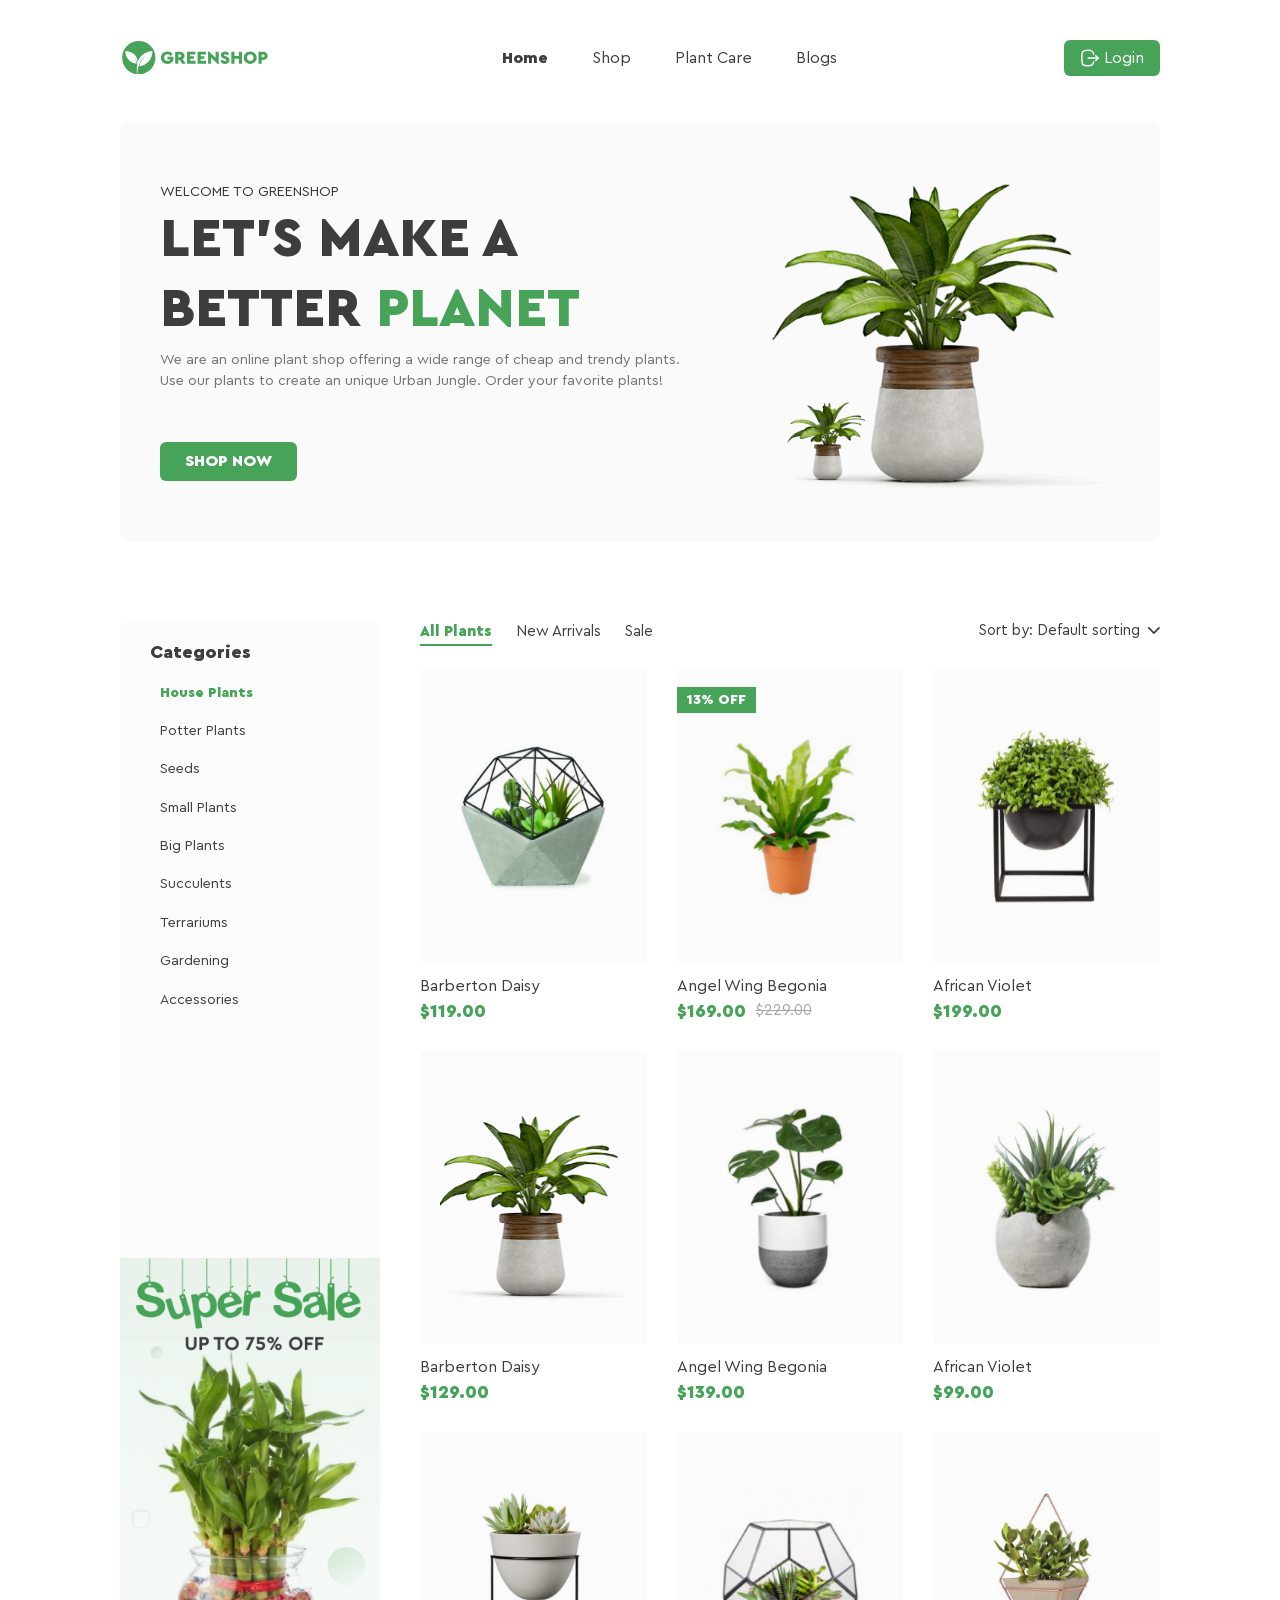
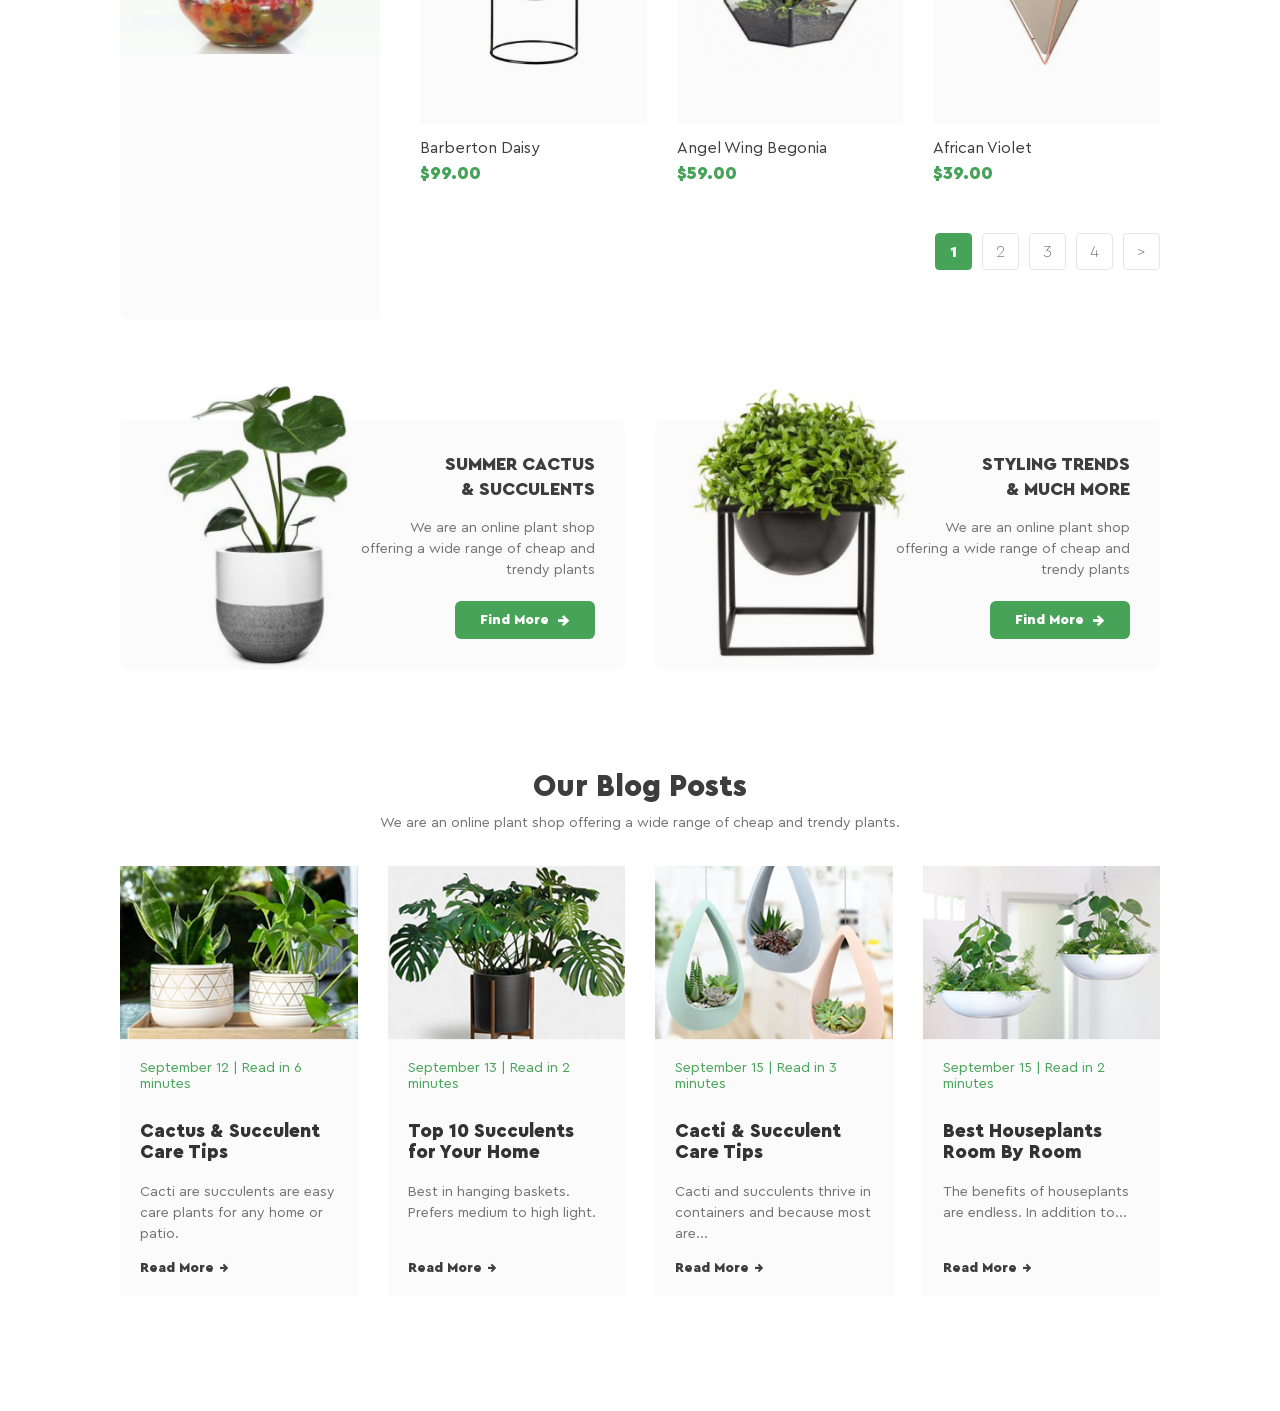
==== commit 53ba0886: "corrected validation" ====
--- a/index.html
+++ b/index.html
@@ -273,7 +273,7 @@
                         </div>
                         <div class="blog-content">
                             <span class="blog-meta">September 12 | Read in 6 minutes</span>
-                            <h4>Cactus & Succulent Care Tips</h4>
+                            <h3>Cactus & Succulent Care Tips</h3>
                             <p>Cacti are succulents are easy care plants for any home or patio.</p>
                             <a href="#" class="btn-read-more">Read More <span class="arrow">&rarr;</span></a>
                         </div>
@@ -285,9 +285,8 @@
                         </div>
                         <div class="blog-content">
                             <span class="blog-meta">September 13 | Read in 2 minutes</span>
-                            <h4>Top 10 Succulents for Your Home</h4>
+                            <h3>Top 10 Succulents for Your Home</h3>
                             <p>Best in hanging baskets. Prefers medium to high light.</p>
-                            <br></br>
                             <a href="#" class="btn-read-more">Read More <span class="arrow">&rarr;</span></a>
                         </div>
                     </div>
@@ -298,7 +297,7 @@
                         </div>
                         <div class="blog-content">
                             <span class="blog-meta">September 15 | Read in 3 minutes</span>
-                            <h4>Cacti & Succulent Care Tips</h4>
+                            <h3>Cacti & Succulent Care Tips</h3>
                             <p>Cacti and succulents thrive in containers and because most are...</p>
                             <a href="#" class="btn-read-more">Read More <span class="arrow">&rarr;</span></a>
                         </div>
@@ -310,7 +309,7 @@
                         </div>
                         <div class="blog-content">
                             <span class="blog-meta">September 15 | Read in 2 minutes</span>
-                            <h4>Best Houseplants Room By Room</h4>
+                            <h3>Best Houseplants Room By Room</h3>
                             <p>The benefits of houseplants are endless. In addition to...</p>
                             <a href="#" class="btn-read-more">Read More <span class="arrow">&rarr;</span></a>
                         </div>
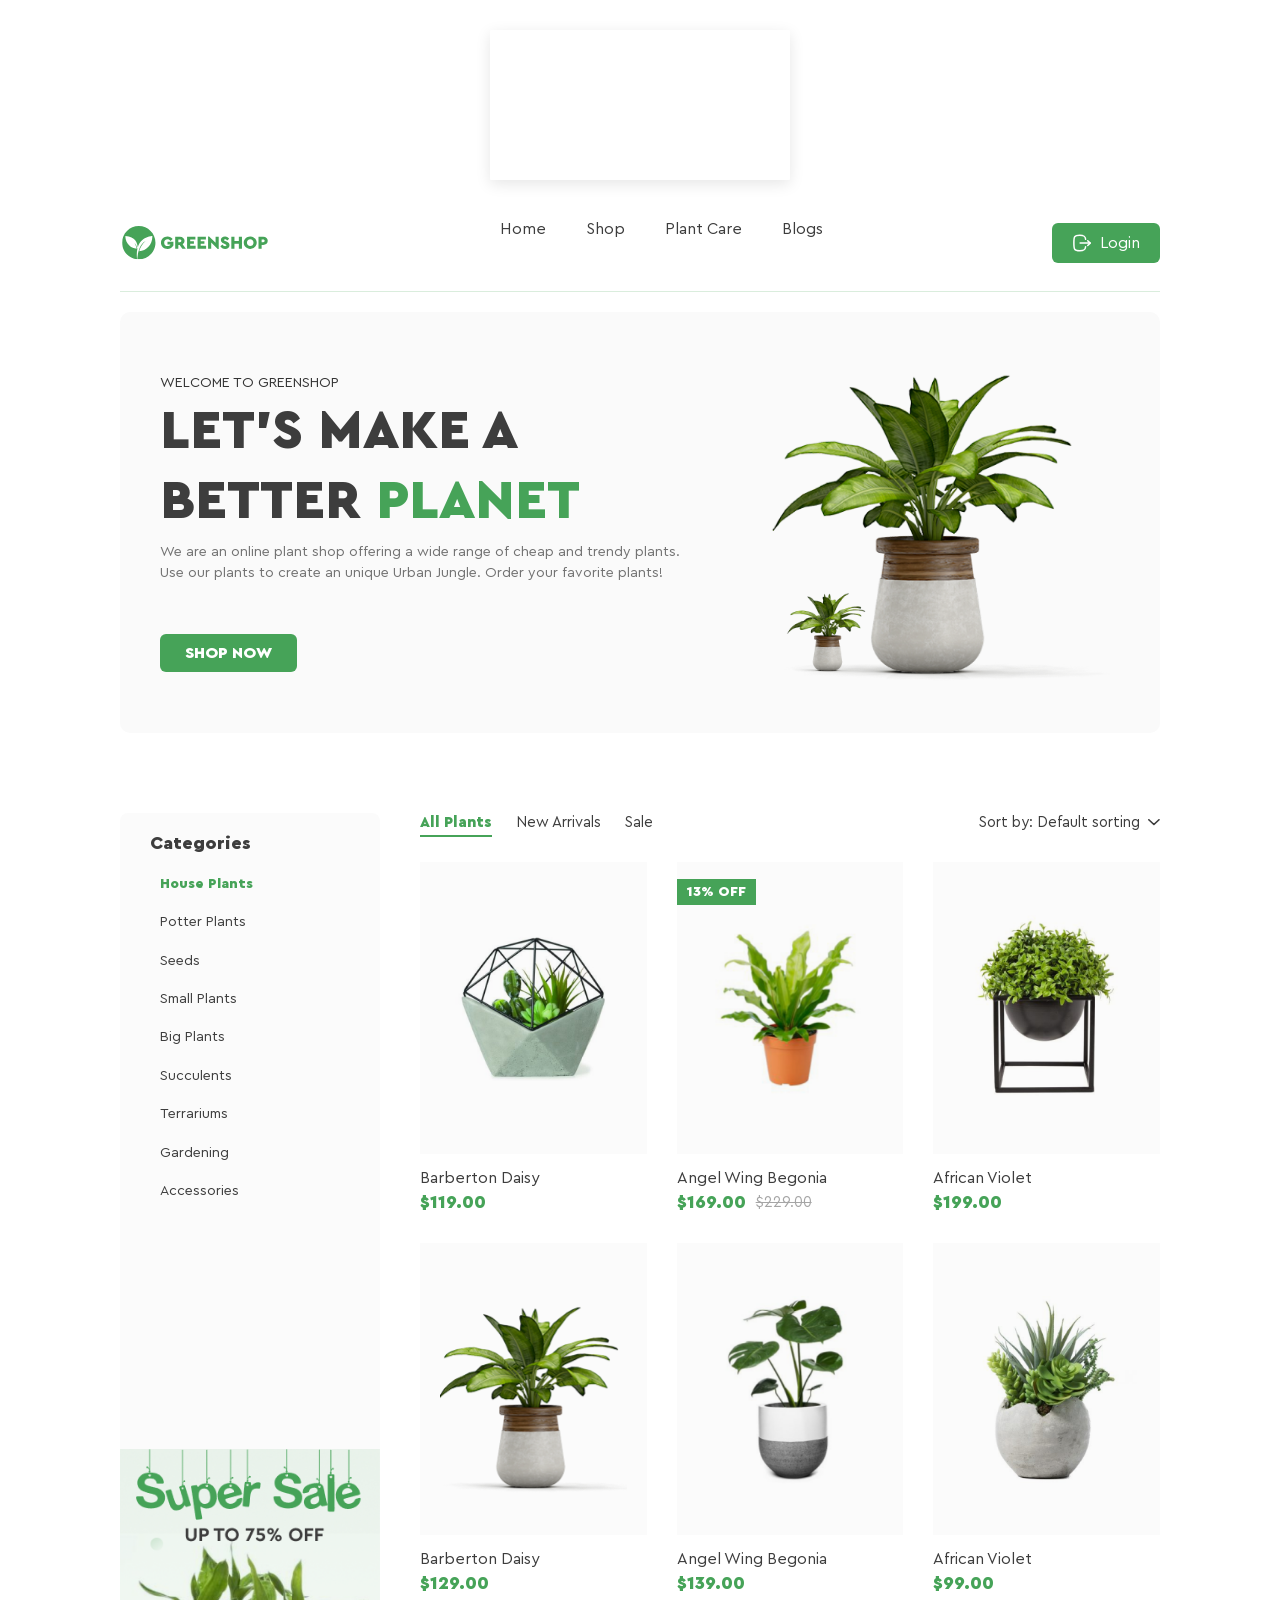
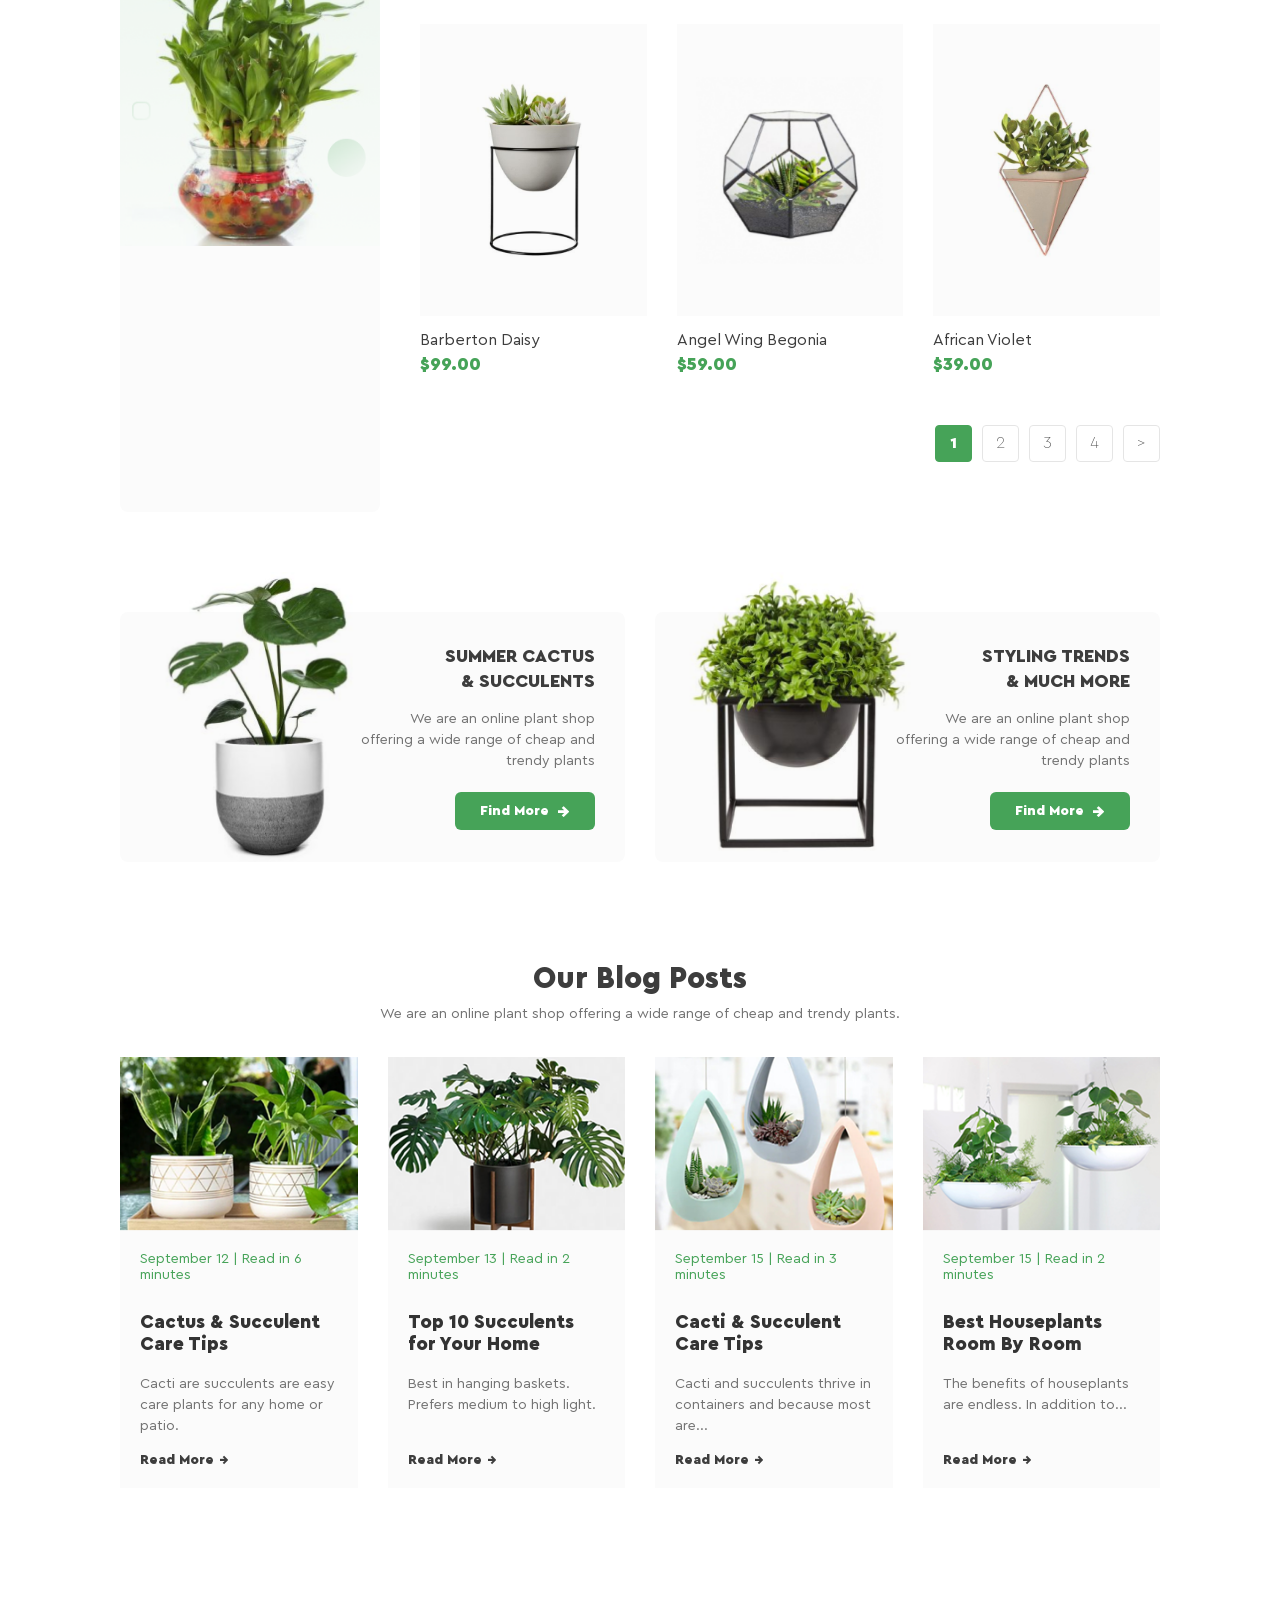
==== commit ae17abcc: "Fix sub-menu positioning, add arrow animation, and integrate promotional video" ====
--- a/index.html
+++ b/index.html
@@ -11,17 +11,43 @@
 
 <body>
     <div class="container">
-
-        <header>
+        <div class="top-animation-box">
+           <video src="./images/animation.mp4" autoplay loop muted playsinline class="animated-video"></video>
+        </div>
+        <header class="header">
             <div class="logo">
                 <img src="./images/Logo.svg" alt="Logo" width="150" height="34">
             </div>
 
-            <nav>
-                <a href="#" class="active">Home</a>
-                <a href="#">Shop</a>
-                <a href="#">Plant Care</a>
-                <a href="#">Blogs</a>
+            <nav class="main-nav">
+                <ul class="menu-list">
+                    <li><a href="#">Home</a></li>
+                    <li><a href="#">Shop</a></li>
+                    <li class="has-dropdown">
+
+                        <a href="#">Plant Care</a>
+                        <ul class="dropdown-level-1">
+
+                            <li><a href="#">Drainage</a></li>
+                            <li><a href="#">Fungicides</a></li>
+                            <li><a href="#">Fertilizer</a></li>
+                            <li class="has-sub-dropdown">
+                                <a href="#">Priming <span class="arrow">›</span></a>
+
+                                <ul class="dropdown-level-2">
+                                    <li><a href="#">Universal</a></li>
+                                    <li><a href="#">For Ficus</a></li>
+                                    <li><a href="#">For Cacti</a></li>
+                                    <li><a href="#">For Citrus</a></li>
+                                    <li><a href="#">For those in bloom</a></li>
+                                    <li><a href="#">For Orchids</a></li>
+                                </ul>
+                            </li>
+                        </ul>
+                    </li>
+
+                    <li><a href="#">Blogs</a></li>
+                </ul>
             </nav>
             <a href="#" class="btn-login">
                 <img src="./images/Logout.svg" alt="Icon">
--- a/css/main.css
+++ b/css/main.css
@@ -34,60 +34,172 @@
     padding: 15px 120px;
 }
 
+.top-animation-box {
+    display: flex;
+    justify-content: center;
+    align-items: center;
+    padding: 15px 0;
+    width: 100%;
+}
+
+.animated-video {
+    width: auto;
+    height: auto;
+    border-radius: 1px;
+    object-fit: cover;
+    box-shadow: 0px 4px 15px rgba(0, 0, 0, 0.1);
+    pointer-events: none;
+}
+
 /*2. ШАПКА САЙТА*/
-header {
+.header {
     display: flex;
     justify-content: space-between;
     align-items: center;
     padding: 25px 0;
-}
-
-header .logo img {
+    border-bottom: 1px solid rgba(70, 163, 88, 0.2);
+}
+
+.header .logo img {
     vertical-align: middle;
-    margin-right: 5px;
-}
-
-header nav a {
-    margin-right: 40px;
+}
+
+.menu-list,
+.dropdown-level-1,
+.dropdown-level-2 {
+    list-style: none;
+    margin: 0;
+    padding: 0;
+}
+
+.menu-list {
+    display: flex;
+    align-items: center;
+    gap: 40px;
+}
+
+/* 1 УРОВЕНЬ (Plant Care)*/
+.has-dropdown {
+    position: relative;
+}
+
+.dropdown-level-1 {
+    position: absolute;
+    top: 100%;
+    left: 0;
+    background-color: #f3f8f4;
+    width: 220px;
+    padding: 10px 0;
+    z-index: 100;
+    display: none;
+}
+
+.has-dropdown:hover>.dropdown-level-1 {
+    display: block;
+}
+
+/* 2 УРОВЕНЬ (Priming)*/
+.has-sub-dropdown {
+    position: relative;
+    display: block;
+    width: 100%;
+}
+
+.dropdown-level-2 {
+    position: absolute;
+    top: -118px;
+    left: 220px;
+    margin-left: 2px;
+    background-color: #f3f8f4;
+    min-width: 200px;
+    padding: 10px 0;
+    z-index: 101;
+    display: none;
+}
+
+.has-sub-dropdown:hover>.dropdown-level-2 {
+    display: block;
+}
+
+/* СТИЛИ ССЫЛОК */
+.menu-list a {
     text-decoration: none;
     color: #3D3D3D;
+    display: block;
+}
+
+.menu-list>li>a {
+    font-size: 16px;
     font-weight: 500;
     padding-bottom: 25px;
     border-bottom: 3px solid transparent;
     transition: all 0.3s ease;
-    /* Плавная анимация */
-}
-
-/* Эффект при наведении на любую ссылку меню */
-header nav a:hover {
+}
+
+.menu-list .arrow {
+    display: inline-block;
+    transition: transform 0.3s ease, color 0.3s ease;
+}
+
+.menu-list>li:hover>a,
+.menu-list>li>a.active {
+    color: #46A358;
     border-bottom: 3px solid #46A358;
-    color: #46A358;
-}
-
-header nav a.active {
-    font-weight: bold;
-}
-
-header nav a:last-child {
-    margin-right: 0;
-}
-
-/* Стили для кнопки Login */
-header .btn-login {
+}
+
+.dropdown-level-1 a,
+.dropdown-level-2 a {
+    padding: 10px 25px;
+    font-size: 14px;
+    display: flex;
+    justify-content: space-between;
+}
+
+.dropdown-level-1 li:hover>a,
+.dropdown-level-2 li:hover>a {
+    background-color: #46A358;
+    color: #FFFFFF;
+}
+
+ы .dropdown-level-1 li:hover>a .arrow {
+    color: #FFFFFF;
+    transform: rotate(180deg);
+}
+
+/* КНОПКА LOGIN */
+.header .btn-login {
     text-decoration: none;
     color: #FFFFFF;
     background-color: #46A358;
-    padding: 8px 16px;
+    padding: 10px 20px;
     border-radius: 6px;
     font-weight: 500;
+    font-size: 16px;
     transition: background-color 0.3s ease;
     display: flex;
     align-items: center;
-    gap: 4px;
-}
-
-header .btn-login:hover {
+    gap: 8px;
+}
+
+.header .btn-login img {
+    width: 20px;
+    height: auto;
+}
+
+.header .btn-login:hover {
     background-color: #3b8a4a;
+}
+
+/* 1. Задаем стрелочке параметры для анимации */
+.has-sub-dropdown .arrow {
+    display: inline-block;
+    transition: transform 0.3s ease, color 0.3s ease;
+}
+
+/* 2. При наведении на "Priming" зеркально переворачиваем стрелочку */
+.has-sub-dropdown:hover>a .arrow {
+    transform: scaleX(-1);
+    color: #FFFFFF;
 }
 
 /*3. ГЛАВНЫЙ БАННЕР*/
@@ -97,8 +209,8 @@
     margin-top: 20px;
     border-radius: 10px;
     display: flex;
-    justify-content: space-between; 
-    align-items: center; 
+    justify-content: space-between;
+    align-items: center;
 }
 
 .banner-text {
@@ -107,7 +219,7 @@
 
 .banner-image {
     width: 40%;
-    display: flex; 
+    display: flex;
     justify-content: center;
 }
 
@@ -228,8 +340,8 @@
 }
 
 .hero__img {
-    align-self: flex-end; 
-    width: 100%; 
+    align-self: flex-end;
+    width: 100%;
     max-width: 600px;
     display: block;
 }
@@ -434,94 +546,95 @@
 .pagination a.active-page:hover {
     color: #FFFFFF;
 }
-    /* 7. СЕКЦИЯ ПРОМО (FIND MORE) */
-    .promo-section {
-        display: flex;
-        gap: 30px; 
-        margin-top: 100px; 
-        margin-bottom: 100px;
-    }
-
-   .promo-card {
-        background-color: #FBFBFB; 
-        flex: 1; 
-        display: flex;
-        justify-content: flex-end;
-        align-items: center; 
-        position: relative; 
-        padding: 30px 30px 30px 0;
-        border-radius: 8px;
-        height: 250px; 
-        box-sizing: border-box; 
-    }
-
-    .promo-image {
-        position: absolute; 
-        bottom: 0; 
-        left: 0; 
-        width: 290px; 
-        display: flex;
-        align-items: flex-end;
-        z-index: 1;
-        mix-blend-mode: multiply;
-    }
-
-    .promo-image img {
-        width: 100%;
-        height: auto;
-        display: block;
-        
-    }
-
-    .promo-content {
-        width: 50%; 
-        text-align: right; 
-        display: flex;
-        flex-direction: column;
-        align-items: flex-end; 
-        z-index: 2;
-    }
-
-    .promo-content h3 {
-        font-size: 18px;
-        font-weight: 900;
-        color: #3D3D3D;
-        text-transform: uppercase;
-        margin: 0 0 15px 0;
-        line-height: 1.4;
-    }
-
-    .promo-content p {
-        font-size: 14px;
-        color: #727272;
-        line-height: 1.5;
-        margin: 0 0 20px 0;
-    }
-
-    .btn-find-more {
-        display: inline-flex;
-        align-items: center;
-        background-color: #46A358;
-        color: #ffffff;
-        text-decoration: none;
-        padding: 10px 25px;
-        border-radius: 6px;
-        font-weight: bold;
-        font-size: 14px;
-        transition: background-color 0.3s ease;
-    }
-
-    .btn-find-more:hover {
-        background-color: #3b8a4a;
-    }
-
-    .btn-find-more .arrow {
-        margin-left: 8px; 
-        font-size: 18px;
-        line-height: 1;
-    }
-
-    /*8. СЕКЦИЯ БЛОГА (OUR BLOG POSTS)*/
+
+/* 7. СЕКЦИЯ ПРОМО (FIND MORE) */
+.promo-section {
+    display: flex;
+    gap: 30px;
+    margin-top: 100px;
+    margin-bottom: 100px;
+}
+
+.promo-card {
+    background-color: #FBFBFB;
+    flex: 1;
+    display: flex;
+    justify-content: flex-end;
+    align-items: center;
+    position: relative;
+    padding: 30px 30px 30px 0;
+    border-radius: 8px;
+    height: 250px;
+    box-sizing: border-box;
+}
+
+.promo-image {
+    position: absolute;
+    bottom: 0;
+    left: 0;
+    width: 290px;
+    display: flex;
+    align-items: flex-end;
+    z-index: 1;
+    mix-blend-mode: multiply;
+}
+
+.promo-image img {
+    width: 100%;
+    height: auto;
+    display: block;
+
+}
+
+.promo-content {
+    width: 50%;
+    text-align: right;
+    display: flex;
+    flex-direction: column;
+    align-items: flex-end;
+    z-index: 2;
+}
+
+.promo-content h3 {
+    font-size: 18px;
+    font-weight: 900;
+    color: #3D3D3D;
+    text-transform: uppercase;
+    margin: 0 0 15px 0;
+    line-height: 1.4;
+}
+
+.promo-content p {
+    font-size: 14px;
+    color: #727272;
+    line-height: 1.5;
+    margin: 0 0 20px 0;
+}
+
+.btn-find-more {
+    display: inline-flex;
+    align-items: center;
+    background-color: #46A358;
+    color: #ffffff;
+    text-decoration: none;
+    padding: 10px 25px;
+    border-radius: 6px;
+    font-weight: bold;
+    font-size: 14px;
+    transition: background-color 0.3s ease;
+}
+
+.btn-find-more:hover {
+    background-color: #3b8a4a;
+}
+
+.btn-find-more .arrow {
+    margin-left: 8px;
+    font-size: 18px;
+    line-height: 1;
+}
+
+/*8. СЕКЦИЯ БЛОГА (OUR BLOG POSTS)*/
 .blog-section {
     margin-top: 100px;
     margin-bottom: 100px;
@@ -549,12 +662,12 @@
 .blog-grid {
     display: flex;
     justify-content: space-between;
-    gap: 30px; 
+    gap: 30px;
 }
 
 .blog-card {
-    flex: 1; 
-    background-color: #FBFBFB; 
+    flex: 1;
+    background-color: #FBFBFB;
     transition: all 0.3s ease;
     display: flex;
     flex-direction: column;
@@ -577,7 +690,7 @@
 
 .blog-content {
     padding: 20px;
-     display: flex;
+    display: flex;
     flex-direction: column;
     flex-grow: 1;
 }
@@ -625,7 +738,7 @@
 /* Стрелочка */
 .btn-read-more .arrow {
     margin-left: 5px;
-    transition: transform 0.3s ease; 
+    transition: transform 0.3s ease;
 }
 
 .btn-read-more:hover .arrow {
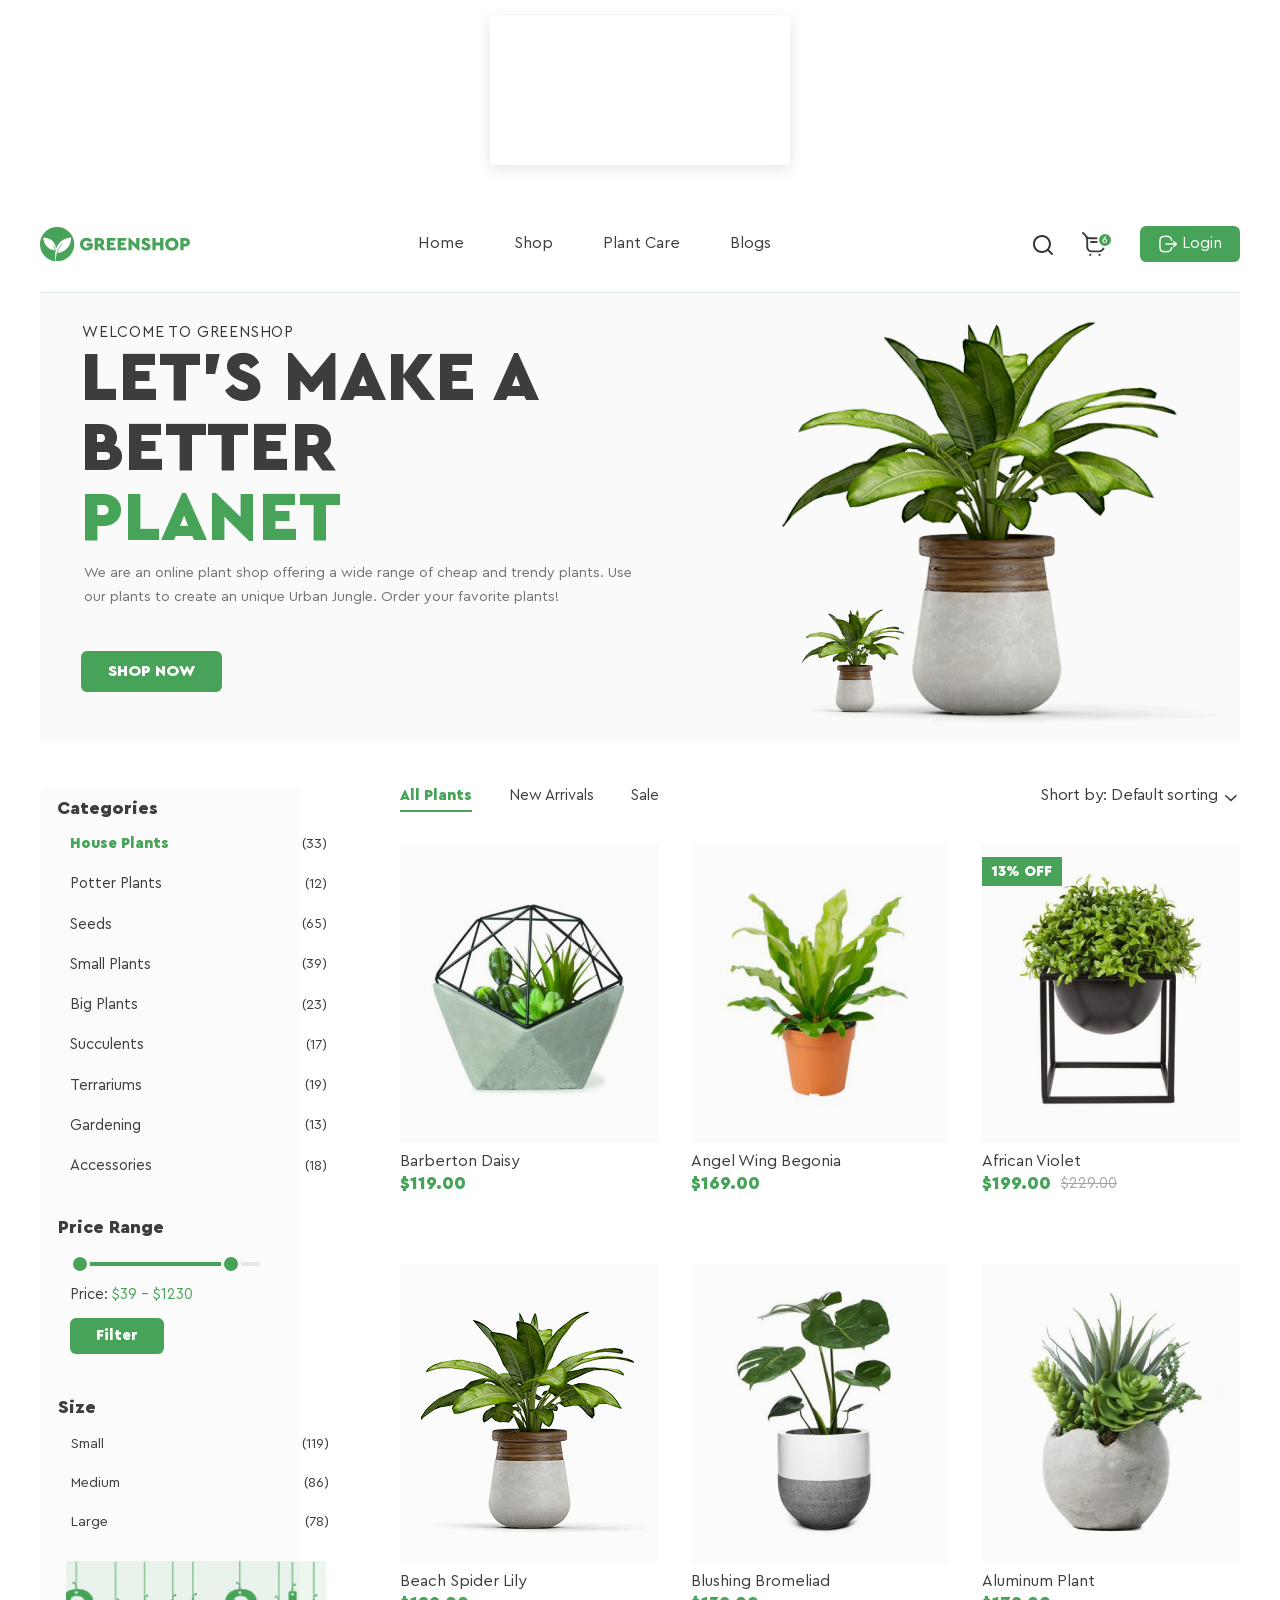
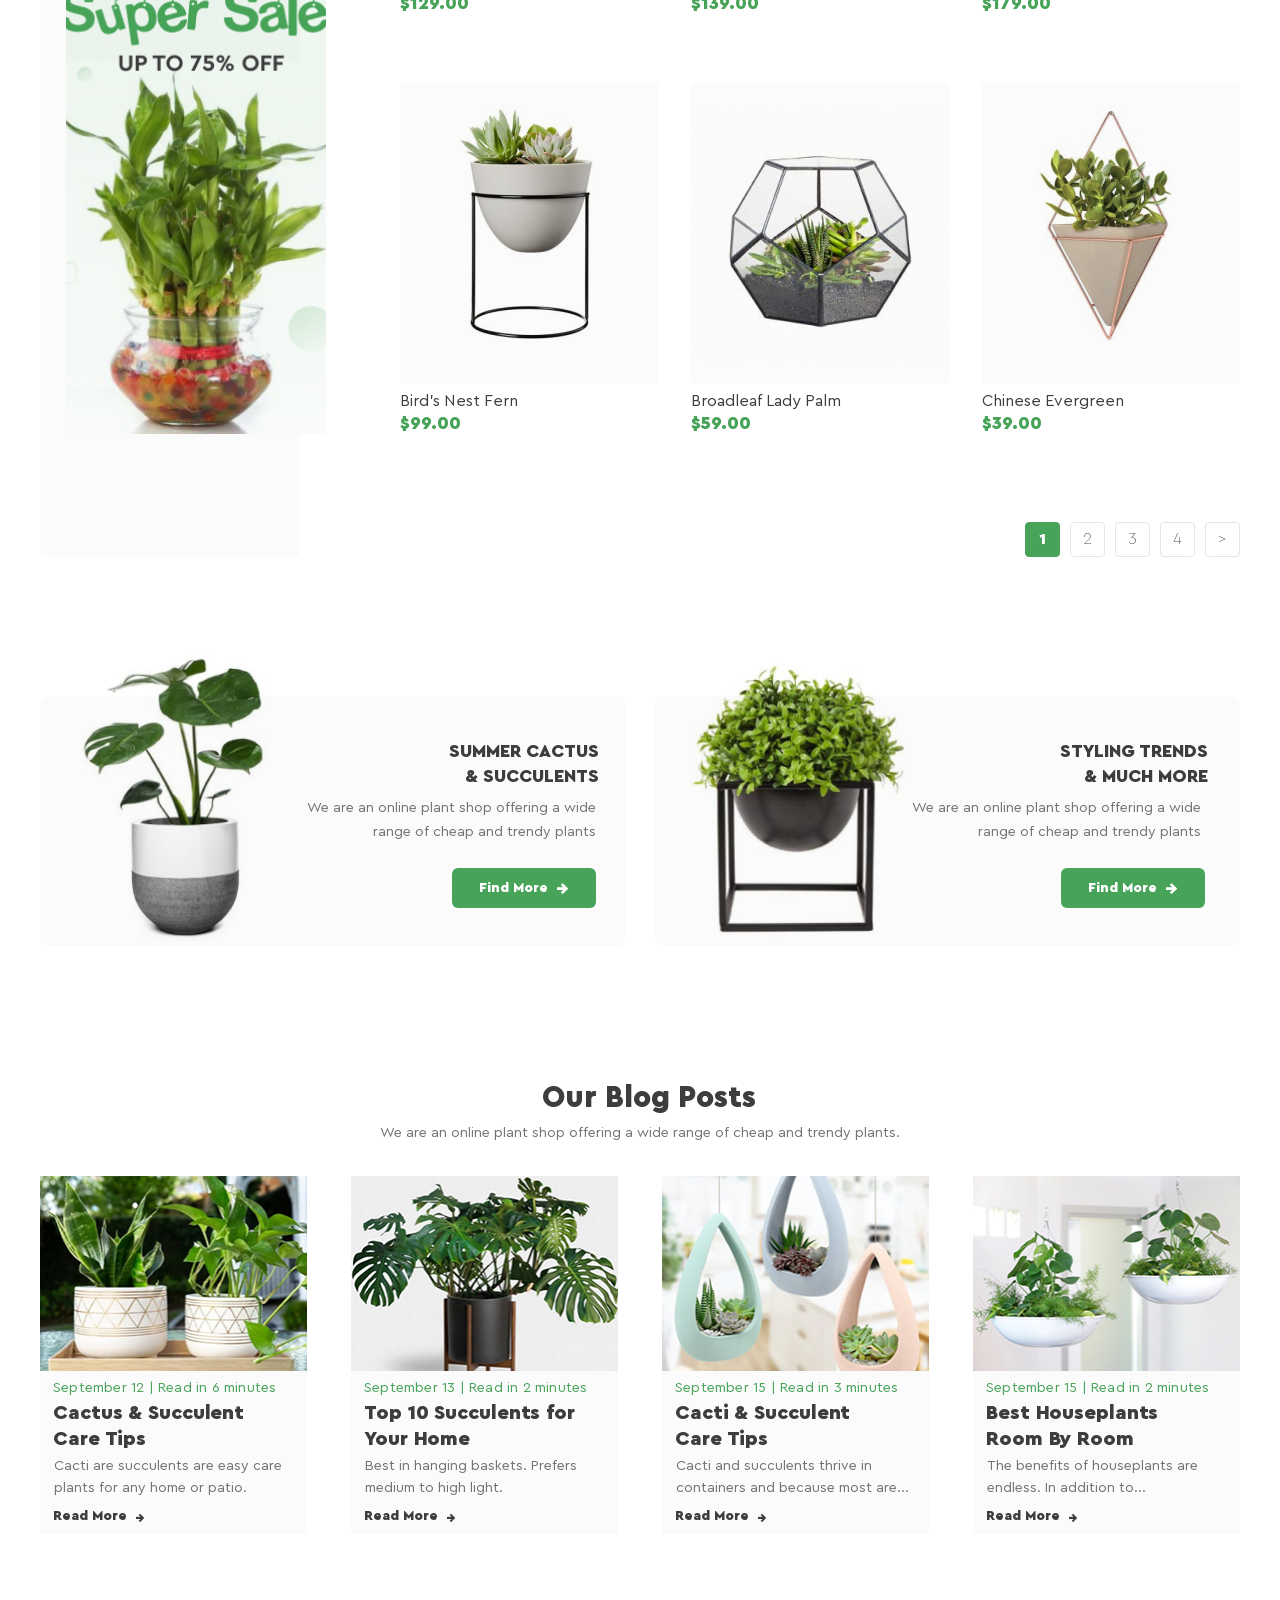
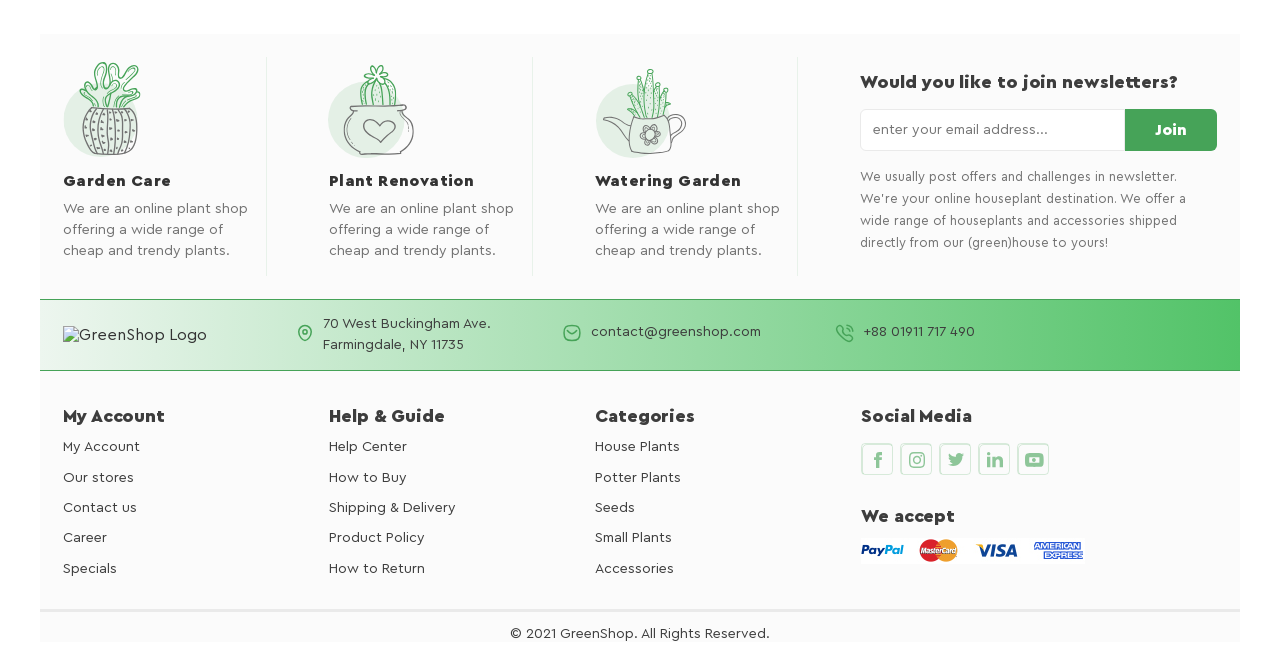
==== commit 4a836af9: "feat: fix footer layout, add social SVG sprites, and apply background gradient" ====
--- a/index.html
+++ b/index.html
@@ -12,11 +12,11 @@
 <body>
     <div class="container">
         <div class="top-animation-box">
-           <video src="./images/animation.mp4" autoplay loop muted playsinline class="animated-video"></video>
+            <video src="./images/animation.mp4" autoplay loop muted playsinline class="animated-video"></video>
         </div>
         <header class="header">
             <div class="logo">
-                <img src="./images/Logo.svg" alt="Logo" width="150" height="34">
+                <img src="./images/Logo.svg" alt="Logo" width="150" height="35">
             </div>
 
             <nav class="main-nav">
@@ -49,19 +49,37 @@
                     <li><a href="#">Blogs</a></li>
                 </ul>
             </nav>
-            <a href="#" class="btn-login">
-                <img src="./images/Logout.svg" alt="Icon">
-                Login
-            </a>
+
+            <div class="header-actions">
+                <a href="#" class="action-btn">
+                    <svg width="20" height="20">
+                        <use href="sprite.svg#icon-search"></use>
+                    </svg>
+                </a>
+
+                <a href="#" class="action-btn cart-btn">
+                    <svg width="31" height="24">
+                        <use href="sprite.svg#icon-cart"></use>
+                    </svg>
+                </a>
+
+                <a href="#" class="btn-login">
+                    <img src="./images/Logout.svg" alt="Icon">
+                    Login
+                </a>
+            </div>
         </header>
-
+    </div>
+
+    <div class="container main-container">
         <main>
             <section class="hero-section">
                 <div class="banner-container">
                     <div class="banner-text">
                         <span class="subtitle">Welcome to GreenShop</span>
                         <h1>LET'S MAKE A<br>BETTER <span class="text-green">PLANET</span></h1>
-                        <p>We are an online plant shop offering a wide range of cheap and trendy plants. Use our plants
+                        <p>We are an online plant shop offering a wide range of cheap and trendy plants. Use our
+                            plants
                             to create an unique Urban Jungle. Order your favorite plants!</p>
                         <a href="#" class="btn-primary">Shop Now</a>
                     </div>
@@ -77,15 +95,38 @@
                     <div class="categories">
                         <h2>Categories</h2>
                         <ul>
-                            <li><a href="#" class="active-category">House Plants</a></li>
-                            <li><a href="#">Potter Plants</a></li>
-                            <li><a href="#">Seeds</a></li>
-                            <li><a href="#">Small Plants</a></li>
-                            <li><a href="#">Big Plants</a></li>
-                            <li><a href="#">Succulents</a></li>
-                            <li><a href="#">Terrariums</a></li>
-                            <li><a href="#">Gardening</a></li>
-                            <li><a href="#">Accessories</a></li>
+                            <li><a href="#" class="active-category">House Plants</a> <span>(33)</span></li>
+                            <li><a href="#">Potter Plants</a> <span>(12)</span></li>
+                            <li><a href="#">Seeds</a> <span>(65)</span></li>
+                            <li><a href="#">Small Plants</a> <span>(39)</span></li>
+                            <li><a href="#">Big Plants</a> <span>(23)</span></li>
+                            <li><a href="#">Succulents</a> <span>(17)</span></li>
+                            <li><a href="#">Terrariums</a> <span>(19)</span></li>
+                            <li><a href="#">Gardening</a> <span>(13)</span></li>
+                            <li><a href="#">Accessories</a> <span>(18)</span></li>
+                        </ul>
+                    </div>
+
+                    <div class="price-range">
+                        <h2>Price Range</h2>
+                        <div class="price-content">
+                            <div class="price-slider">
+                                <div class="slider-line">
+                                    <div class="slider-circle left"></div>
+                                    <div class="slider-circle right"></div>
+                                </div>
+                            </div>
+                            <p>Price: <span class="text-green">$39 - $1230</span></p>
+                            <a href="#" class="btn-filter">Filter</a>
+                        </div>
+                    </div>
+
+                    <div class="size-filter">
+                        <h2>Size</h2>
+                        <ul>
+                            <li><a href="#">Small</a> <span>(119)</span></li>
+                            <li><a href="#">Medium</a> <span>(86)</span></li>
+                            <li><a href="#">Large</a> <span>(78)</span></li>
                         </ul>
                     </div>
 
@@ -102,8 +143,8 @@
                             <a href="#">New Arrivals</a>
                             <a href="#">Sale</a>
                         </div>
-                        <div class="shop-sort">
-                            <span>Sort by: Default sorting</span>
+                        <div class="shop-short">
+                            <span>Short by: Default sorting</span>
                             <img src="./images/Stroke-1.svg" alt="Arrow">
                         </div>
                     </div>
@@ -112,7 +153,7 @@
 
                         <div class="product-card">
                             <div class="product-image">
-                                <img src="./images/plant-1.png" alt="Plant 1">
+                                <img src="./images/plant-1.png" alt="Plant 1" style="transform: translate(0px, 5px);">
                                 <div class="action-icons">
                                     <a href="#" class="icon-btn"><img src="./images/cart.svg" alt="Cart"></a>
                                     <a href="#" class="icon-btn"><img src="./images/heart.svg" alt="Heart"></a>
@@ -127,46 +168,46 @@
 
                         <div class="product-card">
                             <div class="product-image">
+                                <img src="./images/plant-2.png" alt="Plant 2" style="transform: translate(0px, -1px);">
+                                <div class="action-icons">
+                                    <a href="#" class="icon-btn"><img src="./images/cart.svg" alt="Cart"></a>
+                                    <a href="#" class="icon-btn"><img src="./images/heart.svg" alt="Heart"></a>
+                                    <a href="#" class="icon-btn"><img src="./images/search.svg" alt="Search"></a>
+                                </div>
+                            </div>
+                            <h3>Angel Wing Begonia</h3>
+                            <div class="price-block">
+                                <span class="price">$169.00</span>
+                            </div>
+                        </div>
+
+                        <div class="product-card">
+                            <div class="product-image">
                                 <span class="discount-badge">13% OFF</span>
-                                <img src="./images/plant-2.png" alt="Plant 2">
-                                <div class="action-icons">
-                                    <a href="#" class="icon-btn"><img src="./images/cart.svg" alt="Cart"></a>
-                                    <a href="#" class="icon-btn"><img src="./images/heart.svg" alt="Heart"></a>
-                                    <a href="#" class="icon-btn"><img src="./images/search.svg" alt="Search"></a>
-                                </div>
-                            </div>
-                            <h3>Angel Wing Begonia</h3>
-                            <div class="price-block">
-                                <span class="price">$169.00</span>
+                                <img src="./images/plant-3.png" alt="Plant 3" style="transform: translate(0px, -3px);">
+                                <div class="action-icons">
+                                    <a href="#" class="icon-btn"><img src="./images/cart.svg" alt="Cart"></a>
+                                    <a href="#" class="icon-btn"><img src="./images/heart.svg" alt="Heart"></a>
+                                    <a href="#" class="icon-btn"><img src="./images/search.svg" alt="Search"></a>
+                                </div>
+                            </div>
+                            <h3>African Violet</h3>
+                            <div class="price-block">
+                                <span class="price">$199.00</span>
                                 <span class="old-price">$229.00</span>
                             </div>
                         </div>
 
                         <div class="product-card">
                             <div class="product-image">
-                                <img src="./images/plant-3.png" alt="Plant 3">
-                                <div class="action-icons">
-                                    <a href="#" class="icon-btn"><img src="./images/cart.svg" alt="Cart"></a>
-                                    <a href="#" class="icon-btn"><img src="./images/heart.svg" alt="Heart"></a>
-                                    <a href="#" class="icon-btn"><img src="./images/search.svg" alt="Search"></a>
-                                </div>
-                            </div>
-                            <h3>African Violet</h3>
-                            <div class="price-block">
-                                <span class="price">$199.00</span>
-                            </div>
-                        </div>
-
-                        <div class="product-card">
-                            <div class="product-image">
-                                <img src="./images/plant-4.png" alt="Plant 4">
-                                <div class="action-icons">
-                                    <a href="#" class="icon-btn"><img src="./images/cart.svg" alt="Cart"></a>
-                                    <a href="#" class="icon-btn"><img src="./images/heart.svg" alt="Heart"></a>
-                                    <a href="#" class="icon-btn"><img src="./images/search.svg" alt="Search"></a>
-                                </div>
-                            </div>
-                            <h3>Barberton Daisy</h3>
+                                <img src="./images/plant-4.png" alt="Plant 4" style="transform: translate(4px, -3px);">
+                                <div class="action-icons">
+                                    <a href="#" class="icon-btn"><img src="./images/cart.svg" alt="Cart"></a>
+                                    <a href="#" class="icon-btn"><img src="./images/heart.svg" alt="Heart"></a>
+                                    <a href="#" class="icon-btn"><img src="./images/search.svg" alt="Search"></a>
+                                </div>
+                            </div>
+                            <h3>Beach Spider Lily</h3>
                             <div class="price-block">
                                 <span class="price">$129.00</span>
                             </div>
@@ -174,14 +215,14 @@
 
                         <div class="product-card">
                             <div class="product-image">
-                                <img src="./images/plant-5.png" alt="Plant 5">
-                                <div class="action-icons">
-                                    <a href="#" class="icon-btn"><img src="./images/cart.svg" alt="Cart"></a>
-                                    <a href="#" class="icon-btn"><img src="./images/heart.svg" alt="Heart"></a>
-                                    <a href="#" class="icon-btn"><img src="./images/search.svg" alt="Search"></a>
-                                </div>
-                            </div>
-                            <h3>Angel Wing Begonia</h3>
+                                <img src="./images/plant-5.png" alt="Plant 5" style="transform: translate(0px, -3px);">
+                                <div class="action-icons">
+                                    <a href="#" class="icon-btn"><img src="./images/cart.svg" alt="Cart"></a>
+                                    <a href="#" class="icon-btn"><img src="./images/heart.svg" alt="Heart"></a>
+                                    <a href="#" class="icon-btn"><img src="./images/search.svg" alt="Search"></a>
+                                </div>
+                            </div>
+                            <h3>Blushing Bromeliad</h3>
                             <div class="price-block">
                                 <span class="price">$139.00</span>
                             </div>
@@ -189,14 +230,29 @@
 
                         <div class="product-card">
                             <div class="product-image">
-                                <img src="./images/plant-6.png" alt="Plant 6">
-                                <div class="action-icons">
-                                    <a href="#" class="icon-btn"><img src="./images/cart.svg" alt="Cart"></a>
-                                    <a href="#" class="icon-btn"><img src="./images/heart.svg" alt="Heart"></a>
-                                    <a href="#" class="icon-btn"><img src="./images/search.svg" alt="Search"></a>
-                                </div>
-                            </div>
-                            <h3>African Violet</h3>
+                                <img src="./images/plant-6.png" alt="Plant 6" style="transform: translate(0px, -3px);">
+                                <div class="action-icons">
+                                    <a href="#" class="icon-btn"><img src="./images/cart.svg" alt="Cart"></a>
+                                    <a href="#" class="icon-btn"><img src="./images/heart.svg" alt="Heart"></a>
+                                    <a href="#" class="icon-btn"><img src="./images/search.svg" alt="Search"></a>
+                                </div>
+                            </div>
+                            <h3>Aluminum Plant</h3>
+                            <div class="price-block">
+                                <span class="price">$179.00</span>
+                            </div>
+                        </div>
+
+                        <div class="product-card">
+                            <div class="product-image">
+                                <img src="./images/plant-7.png" alt="Plant 7" style="transform: translate(-0px, -9px);">
+                                <div class="action-icons">
+                                    <a href="#" class="icon-btn"><img src="./images/cart.svg" alt="Cart"></a>
+                                    <a href="#" class="icon-btn"><img src="./images/heart.svg" alt="Heart"></a>
+                                    <a href="#" class="icon-btn"><img src="./images/search.svg" alt="Search"></a>
+                                </div>
+                            </div>
+                            <h3>Bird's Nest Fern</h3>
                             <div class="price-block">
                                 <span class="price">$99.00</span>
                             </div>
@@ -204,29 +260,14 @@
 
                         <div class="product-card">
                             <div class="product-image">
-                                <img src="./images/plant-7.png" alt="Plant 7">
-                                <div class="action-icons">
-                                    <a href="#" class="icon-btn"><img src="./images/cart.svg" alt="Cart"></a>
-                                    <a href="#" class="icon-btn"><img src="./images/heart.svg" alt="Heart"></a>
-                                    <a href="#" class="icon-btn"><img src="./images/search.svg" alt="Search"></a>
-                                </div>
-                            </div>
-                            <h3>Barberton Daisy</h3>
-                            <div class="price-block">
-                                <span class="price">$99.00</span>
-                            </div>
-                        </div>
-
-                        <div class="product-card">
-                            <div class="product-image">
-                                <img src="./images/plant-8.png" alt="Plant 8">
-                                <div class="action-icons">
-                                    <a href="#" class="icon-btn"><img src="./images/cart.svg" alt="Cart"></a>
-                                    <a href="#" class="icon-btn"><img src="./images/heart.svg" alt="Heart"></a>
-                                    <a href="#" class="icon-btn"><img src="./images/search.svg" alt="Search"></a>
-                                </div>
-                            </div>
-                            <h3>Angel Wing Begonia</h3>
+                                <img src="./images/plant-8.png" alt="Plant 8" style="transform: translate(-0px, 2px);">
+                                <div class="action-icons">
+                                    <a href="#" class="icon-btn"><img src="./images/cart.svg" alt="Cart"></a>
+                                    <a href="#" class="icon-btn"><img src="./images/heart.svg" alt="Heart"></a>
+                                    <a href="#" class="icon-btn"><img src="./images/search.svg" alt="Search"></a>
+                                </div>
+                            </div>
+                            <h3>Broadleaf Lady Palm</h3>
                             <div class="price-block">
                                 <span class="price">$59.00</span>
                             </div>
@@ -234,14 +275,14 @@
 
                         <div class="product-card">
                             <div class="product-image">
-                                <img src="./images/plant-9.png" alt="Plant 9">
-                                <div class="action-icons">
-                                    <a href="#" class="icon-btn"><img src="./images/cart.svg" alt="Cart"></a>
-                                    <a href="#" class="icon-btn"><img src="./images/heart.svg" alt="Heart"></a>
-                                    <a href="#" class="icon-btn"><img src="./images/search.svg" alt="Search"></a>
-                                </div>
-                            </div>
-                            <h3>African Violet</h3>
+                                <img src="./images/plant-9.png" alt="Plant 9" style="transform: translate(-0px, -8px);">
+                                <div class="action-icons">
+                                    <a href="#" class="icon-btn"><img src="./images/cart.svg" alt="Cart"></a>
+                                    <a href="#" class="icon-btn"><img src="./images/heart.svg" alt="Heart"></a>
+                                    <a href="#" class="icon-btn"><img src="./images/search.svg" alt="Search"></a>
+                                </div>
+                            </div>
+                            <h3>Chinese Evergreen</h3>
                             <div class="price-block">
                                 <span class="price">$39.00</span>
                             </div>
@@ -258,17 +299,19 @@
                     </div>
 
                 </div>
-
             </section>
+
             <section class="promo-section">
                 <div class="promo-card">
                     <div class="promo-image">
-                        <img src="./images/cactus.png" alt="cactus">
+                        <img src="./images/cactus.png" alt="cactus" style="transform: translate(-4px, -4px);">
                     </div>
                     <div class="promo-content">
-                        <h3>SUMMER CACTUS<br>& SUCCULENTS</h3>
-                        <p>We are an online plant shop offering a wide range of cheap and trendy plants</p>
-                        <a href="#" class="btn-find-more">Find More <span class="arrow">&rarr;</span></a>
+                        <h3 style="transform: translate(4px, 2px);">SUMMER CACTUS<br>& SUCCULENTS</h3>
+                        <p style="transform: translate(1px, -2px);">We are an online plant shop offering a wide<br>range
+                            of cheap and trendy plants</p>
+                        <a href="#" class="btn-find-more" style="transform: translate(1px, 3px);">Find More <span
+                                class="arrow">&rarr;</span></a>
                     </div>
                 </div>
 
@@ -277,9 +320,11 @@
                         <img src="./images/styling.png" alt="Styling">
                     </div>
                     <div class="promo-content">
-                        <h3>STYLING TRENDS<br>& MUCH MORE</h3>
-                        <p>We are an online plant shop offering a wide range of cheap and trendy plants</p>
-                        <a href="#" class="btn-find-more">Find More <span class="arrow">&rarr;</span></a>
+                        <h3 style="transform: translate(-2px, 2px);">STYLING TRENDS<br>& MUCH MORE</h3>
+                        <p style="transform: translate(-9px, -2px);">We are an online plant shop offering a wide range
+                            of cheap and trendy plants</p>
+                        <a href="#" class="btn-find-more" style="transform: translate(-5px, 3px);">Find More <span
+                                class="arrow">&rarr;</span></a>
                     </div>
                 </div>
 
@@ -299,7 +344,7 @@
                         </div>
                         <div class="blog-content">
                             <span class="blog-meta">September 12 | Read in 6 minutes</span>
-                            <h3>Cactus & Succulent Care Tips</h3>
+                            <h3>Cactus & Succulent<br>Care Tips</h3>
                             <p>Cacti are succulents are easy care plants for any home or patio.</p>
                             <a href="#" class="btn-read-more">Read More <span class="arrow">&rarr;</span></a>
                         </div>
@@ -323,7 +368,7 @@
                         </div>
                         <div class="blog-content">
                             <span class="blog-meta">September 15 | Read in 3 minutes</span>
-                            <h3>Cacti & Succulent Care Tips</h3>
+                            <h3>Cacti & Succulent<br> Care Tips</h3>
                             <p>Cacti and succulents thrive in containers and because most are...</p>
                             <a href="#" class="btn-read-more">Read More <span class="arrow">&rarr;</span></a>
                         </div>
@@ -335,7 +380,7 @@
                         </div>
                         <div class="blog-content">
                             <span class="blog-meta">September 15 | Read in 2 minutes</span>
-                            <h3>Best Houseplants Room By Room</h3>
+                            <h3>Best Houseplants<br> Room By Room</h3>
                             <p>The benefits of houseplants are endless. In addition to...</p>
                             <a href="#" class="btn-read-more">Read More <span class="arrow">&rarr;</span></a>
                         </div>
@@ -345,9 +390,149 @@
             </section>
         </main>
 
-        <footer></footer>
-
-    </div>
+        <footer class="footer">
+            <div class="container">
+                <div class="footer-top">
+                    <div class="footer-feature">
+                        <div class="feature-icon">
+                            <svg width="90" height="95" viewBox="0 0 77 95" style="transform: translate(-6px, 5px);">
+                                <use href="sprite.svg#icon-garden"></use>
+                            </svg>
+                        </div>
+                        <h4>Garden Care</h4>
+                        <p>We are an online plant shop offering a wide range of cheap and trendy plants.</p>
+                    </div>
+
+                    <div class="footer-feature">
+                        <div class="feature-icon">
+                            <svg width="90" height="95" viewBox="0 0 87 90" style="transform: translate(-1px, 7px);">
+                                <use href="sprite.svg#icon-plant"></use>
+                            </svg>
+                        </div>
+                        <h4>Plant Renovation</h4>
+                        <p>We are an online plant shop offering a wide range of cheap and trendy plants.</p>
+                    </div>
+
+                    <div class="footer-feature">
+                        <div class="feature-icon">
+                            <svg width="90" height="95" viewBox="0 0 90 89" style="transform: translate(1px, 9px);">
+                                <use href="sprite.svg#icon-watering"></use>
+                            </svg>
+                        </div>
+                        <h4>Watering Garden</h4>
+                        <p>We are an online plant shop offering a wide range of cheap and trendy plants.</p>
+                    </div>
+
+                    <div class="footer-newsletter">
+                        <h4>Would you like to join newsletters?</h4>
+                        <form class="newsletter-form">
+                            <input type="email" placeholder="enter your email address...">
+                            <button type="submit">Join</button>
+                        </form>
+                        <p>We usually post offers and challenges in newsletter. We’re your online houseplant
+                            destination. We offer a wide range of houseplants and accessories shipped directly from our
+                            (green)house to yours!</p>
+                    </div>
+                </div>
+                <div class="footer-contact">
+                    <div class="contact-logo">
+                        <img src="./images/logo.svg" alt="GreenShop Logo">
+                    </div>
+
+                    <div class="contact-item">
+                        <svg width="20" height="20" style="transform: translate(2px, -2px);">
+                            <use href="sprite.svg#icon-location"></use>
+                        </svg>
+                        <span>70 West Buckingham Ave.<br>Farmingdale, NY 11735</span>
+                    </div>
+
+                    <div class="contact-item">
+                        <svg width="20" height="20" style="transform: translate(2px, -2px);">
+                            <use href="sprite.svg#icon-email"></use>
+                        </svg>
+                        <span style="transform: translate(1px, -3px);">contact@greenshop.com</span>
+                    </div>
+
+                    <div class="contact-item">
+                        <svg width="25" height="25" style="transform: translate(6px, 0px);">
+                            <use href="sprite.svg#icon-phone"></use>
+                        </svg>
+                        <span style="transform: translate(-1px, -3px);">+88 01911 717 490</span>
+                    </div>
+                </div> 
+
+                <div class="footer-links">
+                    <div class="links-column">
+                        <h4>My Account</h4>
+                        <ul>
+                            <li><a href="#">My Account</a></li>
+                            <li><a href="#">Our stores</a></li>
+                            <li><a href="#">Contact us</a></li>
+                            <li><a href="#">Career</a></li>
+                            <li><a href="#">Specials</a></li>
+                        </ul>
+                    </div>
+
+                    <div class="links-column">
+                        <h4>Help & Guide</h4>
+                        <ul>
+                            <li><a href="#">Help Center</a></li>
+                            <li><a href="#">How to Buy</a></li>
+                            <li><a href="#">Shipping & Delivery</a></li>
+                            <li><a href="#">Product Policy</a></li>
+                            <li><a href="#">How to Return</a></li>
+                        </ul>
+                    </div>
+
+                    <div class="links-column">
+                        <h4>Categories</h4>
+                        <ul>
+                            <li><a href="#">House Plants</a></li>
+                            <li><a href="#">Potter Plants</a></li>
+                            <li><a href="#">Seeds</a></li>
+                            <li><a href="#">Small Plants</a></li>
+                            <li><a href="#">Accessories</a></li>
+                        </ul>
+                    </div>
+
+                    <div class="links-social">
+                        <h4>Social Media</h4>
+                        <div class="social-icons">
+                            <a href="#">
+                                <svg width="30" height="30">
+                                    <use href="sprite.svg#icon-facebook"></use>
+                                </svg>
+                            </a>
+                            <a href="#">
+                                <svg width="30" height="30">
+                                    <use href="sprite.svg#icon-instagram"></use>
+                                </svg>
+                            </a>
+                            <a href="#">
+                                <svg width="30" height="30">
+                                    <use href="sprite.svg#icon-twitter"></use>
+                                </svg>
+                            </a>
+                            <a href="#">
+                                <svg width="30" height="30">
+                                    <use href="sprite.svg#icon-linkedin"></use>
+                                </svg>
+                            </a>
+                            <a href="#">
+                                <svg width="30" height="30">
+                                    <use href="sprite.svg#icon-youtube"></use>
+                                </svg>
+                            </a>
+                        </div>
+                        <h4>We accept</h4>
+                        <img src="./images/payment-methods.png" alt="Payment Methods" class="payments-img">
+                    </div>
+                </div>
+                    <div class="footer-copyright">
+                        <p>© 2021 GreenShop. All Rights Reserved.</p>
+                    </div>
+
+                </div>
 </body>
 
 </html>
--- a/css/main.css
+++ b/css/main.css
@@ -1,3 +1,9 @@
+*,
+*::before,
+*::after {
+    box-sizing: border-box;
+}
+
 /*1. ОБЩИЕ СТИЛИ И СЕТКА ПЛАТФОРМЫ*/
 @font-face {
     font-family: 'Cera Pro';
@@ -24,14 +30,13 @@
     font-family: 'Cera Pro', sans-serif;
     font-weight: 400;
     color: #333333;
-    margin: 0;
-    padding: 0;
 }
 
 .container {
     margin: 0 auto;
-    max-width: 1440px;
-    padding: 15px 120px;
+    width: 100%;
+    max-width: 1200px;
+    padding: 0px;
 }
 
 .top-animation-box {
@@ -56,9 +61,13 @@
     display: flex;
     justify-content: space-between;
     align-items: center;
-    padding: 25px 0;
+    margin-top: 24px;
+    padding-bottom: 19px;
     border-bottom: 1px solid rgba(70, 163, 88, 0.2);
-}
+    position: relative;
+    top: 12px;
+}
+
 
 .header .logo img {
     vertical-align: middle;
@@ -75,7 +84,51 @@
 .menu-list {
     display: flex;
     align-items: center;
-    gap: 40px;
+    gap: 50px;
+}
+
+.header-actions {
+    display: flex;
+    align-items: center;
+    gap: 28px;
+}
+
+/* Базовый стиль для кнопок-иконок */
+.action-btn {
+    color: #333333;
+    display: flex;
+    align-items: center;
+    justify-content: center;
+    transition: color 0.3s ease;
+    text-decoration: none;
+}
+
+.action-btn:hover .action-btn svg {
+    color: #46A358;
+    fill: currentColor;
+}
+
+.cart-btn {
+    position: relative;
+    right: -1px;
+    bottom: 1px;
+}
+
+.cart-badge {
+    position: absolute;
+    top: -5px;
+    right: -10px;
+    background-color: #46A358;
+    color: #FFFFFF;
+    font-size: 10px;
+    font-weight: 500;
+    width: 16px;
+    height: 16px;
+    border-radius: 50%;
+    display: flex;
+    justify-content: center;
+    align-items: center;
+    border: 2px solid #FFFFFF;
 }
 
 /* 1 УРОВЕНЬ (Plant Care)*/
@@ -86,7 +139,9 @@
 .dropdown-level-1 {
     position: absolute;
     top: 100%;
-    left: 0;
+    left: 50%;
+    transform: translateX(-50%);
+    min-width: 100px;
     background-color: #f3f8f4;
     width: 220px;
     padding: 10px 0;
@@ -122,6 +177,14 @@
 }
 
 /* СТИЛИ ССЫЛОК */
+.main-nav {
+    position: relative;
+    margin-top: 11px;
+    padding-top: 5px;
+    top: 2px;
+    right: 17px;
+}
+
 .menu-list a {
     text-decoration: none;
     color: #3D3D3D;
@@ -131,7 +194,7 @@
 .menu-list>li>a {
     font-size: 16px;
     font-weight: 500;
-    padding-bottom: 25px;
+    padding-bottom: 20px;
     border-bottom: 3px solid transparent;
     transition: all 0.3s ease;
 }
@@ -171,14 +234,16 @@
     text-decoration: none;
     color: #FFFFFF;
     background-color: #46A358;
-    padding: 10px 20px;
+    padding: 8px 18px;
     border-radius: 6px;
     font-weight: 500;
     font-size: 16px;
     transition: background-color 0.3s ease;
     display: flex;
     align-items: center;
-    gap: 8px;
+    gap: 4px;
+    position: relative;
+    bottom: 1px;
 }
 
 .header .btn-login img {
@@ -190,24 +255,28 @@
     background-color: #3b8a4a;
 }
 
-/* 1. Задаем стрелочке параметры для анимации */
+/* 1. Параметры для анимации */
 .has-sub-dropdown .arrow {
     display: inline-block;
     transition: transform 0.3s ease, color 0.3s ease;
 }
 
-/* 2. При наведении на "Priming" зеркально переворачиваем стрелочку */
+/* 2. Зеркально переворачиваем стрелочку */
 .has-sub-dropdown:hover>a .arrow {
     transform: scaleX(-1);
     color: #FFFFFF;
 }
 
+/* Отступ между контейнером шапки и основным контейнером */
+.main-container {
+    margin-top: 12px;
+}
+
 /*3. ГЛАВНЫЙ БАННЕР*/
 .banner-container {
     background-color: #fafafa;
-    padding: 40px;
-    margin-top: 20px;
-    border-radius: 10px;
+    padding-left: 0px;
+    padding-top: 0px;
     display: flex;
     justify-content: space-between;
     align-items: center;
@@ -221,8 +290,12 @@
     width: 40%;
     display: flex;
     justify-content: center;
-}
-
+    position: relative;
+    right: 13px;
+    bottom: 2px;
+}
+
++
 .banner-image img {
     max-width: 100%;
     height: auto;
@@ -235,12 +308,15 @@
     background-color: #46A358;
     color: white;
     text-decoration: none;
-    padding: 10px 25px;
+    padding: 11px 27px; 
     border-radius: 6px;
     font-weight: 550;
     text-transform: uppercase;
     margin-top: 30px;
     transition: background-color 0.3s ease;
+    position: relative;
+    left: 41px;
+    bottom: 21px;
 }
 
 .btn-primary:hover {
@@ -248,26 +324,36 @@
 }
 
 .banner-text h1 {
-    font-size: 55px;
+    font-size: 70px;
     font-weight: 900;
     line-height: 70px;
-    margin: 5px 0;
+    margin: 1px 40px;
     color: #3D3D3D;
     text-transform: uppercase;
-    max-width: 650px;
+    max-width: 530px;
+    position: relative;
+    top: 1px;
 }
 
 .banner-text p {
     color: #727272;
     font-size: 14px;
-    line-height: 1.5;
-    margin: 5px 0 20px 0;
+    line-height: 24px;
+    margin: 8px 0 34px 44px;
+    max-width: 557px;
+    position: relative;
+    top: 1px;
 }
 
 .subtitle {
-    font-size: 14px;
+    letter-spacing: 0.8px;
+    font-size: 15px;
     font-weight: 500;
     text-transform: uppercase;
+    display: block;
+    margin: 0px 43px;
+    position: relative;
+    right: 1px;
 }
 
 .text-green {
@@ -277,8 +363,8 @@
 /*4. СЕКЦИЯ КАТАЛОГА И САЙДБАР*/
 .shop-section {
     display: flex;
-    gap: 40px;
-    margin-top: 80px;
+    gap: 100px;
+    margin-top: 44px;
 }
 
 .sidebar {
@@ -286,32 +372,149 @@
     min-width: 260px;
     flex-shrink: 0;
     background-color: #FBFBFB;
-    padding: 20px 0;
-    border-radius: 8px;
+    padding: 11px 0;
+    border-radius: 6px;
 }
 
 .categories h2 {
     font-size: 18px;
     font-weight: bold;
     color: #3D3D3D;
-    margin: 0 0 20px 0;
-    padding: 0 30px;
+    margin: 0 0 9px 0;
+    padding: 0 17px;
 }
 
 .categories ul {
     list-style: none;
+    padding-left: 3px;
+    position: relative;
+    left: 27px;
+}
+
+.categories li, 
+.size-filter li {
+    display: flex;
+    justify-content: space-between;
+    align-items: center;
+    margin-bottom: 23px; 
+}
+
+/* Цвет и размер для цифр (33), (119) и т.д. */
+.categories li span, 
+.size-filter li span {
+    font-size: 14px;
+    color: #3D3D3D;
+}
+
+/* 2.Списки и заголовки новых блоков */
+.size-filter ul {
+    list-style: none;
+    padding: 12px 1px;
+    position: relative;
+    left: 30px;
+}
+
+.price-range h2, 
+.size-filter h2 {
+    font-size: 18px;
+    font-weight: bold;
+    color: #3D3D3D;
+    margin: 32px 0 18px 0;
+    padding: 0 18px;
+    position: relative;
+    top: 11px;
+}
+
+/* Стили для ссылок размеров (Small, Medium...) */
+.size-filter a {
+    text-decoration: none;
+    color: #3D3D3D;
+    font-size: 14px;
+    font-weight: 400;
+    transition: color 0.3s;
+}
+
+.size-filter a:hover {
+    color: #46A358;
+    font-weight: bold;
+}
+
+/* 3. Блок цены (Price Range) */
+.price-content {
     padding: 0 40px;
-    margin: 0;
-}
-
-.categories li {
-    margin-bottom: 20px;
+}
+
+.price-content p {
+    font-size: 15px;
+    color: #3D3D3D;
+    margin: 15px 0 25px 0;
+    position: relative;
+    top: 10px;
+    right: 10px;
+}
+
+/* 4. Ползунок цены */
+.price-slider {
+    height: 4px;
+    background-color: #E5E5E5; 
+    border-radius: 2px;
+    margin: 30px 0 10px 0;
+    position: relative;
+    top: 5px;
+}
+
+.slider-line {
+    position: absolute;
+    left: 0%; 
+    right: 16%;
+    height: 100%;
+    background-color: #46A358; 
+}
+
+.slider-circle {
+    position: absolute;
+    top: 50%;
+    width: 20px;
+    height: 20px;
+    background-color: #46A358;
+    border: 3px solid #FFFFFF;
+    border-radius: 50%;
+    cursor: pointer;
+}
+
+.slider-circle.left {
+    left: 0;
+    transform: translate(-50%, -50%);
+}
+
+.slider-circle.right {
+    right: 0;
+    transform: translate(50%, -50%);
+}
+
+/* 5. Кнопка Filter */
+.btn-filter {
+    display: inline-block;
+    background-color: #46A358;
+    color: #FFFFFF;
+    text-decoration: none;
+    padding: 9px 26px;
+    border-radius: 6px;
+    font-weight: bold;
+    font-size: 15px;
+    transition: background-color 0.3s ease;
+    position: relative;
+    right: 10px;
+}
+
+.btn-filter:hover {
+    background-color: #3b8a4a;
 }
 
 .categories a {
     text-decoration: none;
     color: #3D3D3D;
-    font-size: 14px;
+    font-size: 15px;
     font-weight: 400;
     transition: color 0.3s;
 }
@@ -327,14 +530,16 @@
 }
 
 .sale-banner {
-    margin-top: 250px;
     display: flex;
     justify-content: center;
     overflow: hidden;
+    position: relative;
+    left: 26px;
+    bottom: 20px;
 }
 
 .sale-banner img {
-    width: 120%;
+    width: 143%;
     flex-shrink: 0;
     display: block;
 }
@@ -355,13 +560,18 @@
     display: flex;
     justify-content: space-between;
     align-items: center;
-    margin-bottom: 30px;
+    margin-bottom: 31px;
+}
+
+.shop-tabs {
+    display: flex;
+    gap: 37px;
 }
 
 .shop-tabs a {
     text-decoration: none;
     color: #3D3D3D;
-    margin-right: 20px;
+    margin-right: 0px;
     font-size: 15px;
     font-weight: 500;
     padding-bottom: 5px;
@@ -381,41 +591,49 @@
     padding-bottom: 5px;
 }
 
-.shop-sort {
-    display: flex;
-    align-items: center;
-    gap: 8px;
+.shop-short {
+    display: flex;
+    align-items: center;
+    gap: 7px;
     cursor: pointer;
-}
-
-.shop-sort span {
-    color: #3D3D3D;
-    font-size: 15px;
-}
-
-.shop-sort img {
+    position: relative;
+    right: 3px;
+    bottom: 4px;
+    letter-spacing: -0.2px;
+}
+
+.shop-short span {
+    color: #3D3D3D;
+    font-size: 16px;
+}
+
+.shop-short img {
     width: 12px;
     height: auto;
+    position: relative;
+    top: 3px;
 }
 
 .products-grid {
     display: flex;
     flex-wrap: wrap;
-    gap: 30px;
+    gap: 59px 33px;
+    line-height: 19px;
+    width: 840px;
 }
 
 .product-card {
-    width: calc(33.333% - 20px);
+    width: 258px;
     text-align: left;
 }
 
 .product-image {
     background-color: #FBFBFB;
-    height: 250px;
+    height: 300px;
     display: flex;
     justify-content: center;
     align-items: center;
-    padding: 20px;
+    padding: 0px;
     border-top: 2px solid transparent;
     position: relative;
     overflow: hidden;
@@ -437,15 +655,19 @@
 
 .product-card h3 {
     font-size: 16px;
-    margin: 15px 0 5px 0;
+    margin: 17px 0 6px 0;
     color: #3D3D3D;
     font-weight: normal;
+    position: relative;
+    bottom: 8px;
 }
 
 .price-block {
     display: flex;
     align-items: center;
     gap: 10px;
+    position: relative;
+    bottom: 11px;
 }
 
 .price {
@@ -464,11 +686,11 @@
 /* Бейдж скидки*/
 .discount-badge {
     position: absolute;
-    top: 15px;
+    top: 12px;
     left: 0;
     background-color: #46A358;
     color: white;
-    font-size: 14px;
+    font-size: 15px;
     font-weight: bold;
     padding: 5px 10px;
 }
@@ -512,8 +734,7 @@
     display: flex;
     justify-content: flex-end;
     gap: 10px;
-    margin-top: 50px;
-    margin-bottom: 50px;
+    margin-top: 78px;
 }
 
 .pagination a {
@@ -551,8 +772,7 @@
 .promo-section {
     display: flex;
     gap: 30px;
-    margin-top: 100px;
-    margin-bottom: 100px;
+    margin-top: 139px;
 }
 
 .promo-card {
@@ -564,7 +784,7 @@
     position: relative;
     padding: 30px 30px 30px 0;
     border-radius: 8px;
-    height: 250px;
+    min-height: 250px;
     box-sizing: border-box;
 }
 
@@ -572,7 +792,7 @@
     position: absolute;
     bottom: 0;
     left: 0;
-    width: 290px;
+    width: 289px;
     display: flex;
     align-items: flex-end;
     z-index: 1;
@@ -600,15 +820,16 @@
     font-weight: 900;
     color: #3D3D3D;
     text-transform: uppercase;
-    margin: 0 0 15px 0;
+    margin: 0 0 12px 0;
     line-height: 1.4;
 }
 
 .promo-content p {
     font-size: 14px;
     color: #727272;
-    line-height: 1.5;
-    margin: 0 0 20px 0;
+    line-height: 1.7;
+    margin: 0 0 18px 0;
+    min-width: 290px;
 }
 
 .btn-find-more {
@@ -617,7 +838,7 @@
     background-color: #46A358;
     color: #ffffff;
     text-decoration: none;
-    padding: 10px 25px;
+    padding: 11px 27px;
     border-radius: 6px;
     font-weight: bold;
     font-size: 14px;
@@ -636,8 +857,8 @@
 
 /*8. СЕКЦИЯ БЛОГА (OUR BLOG POSTS)*/
 .blog-section {
-    margin-top: 100px;
-    margin-bottom: 100px;
+    margin-top: 135px;
+    margin-bottom: 50px;
 }
 
 /* Заголовок секции */
@@ -649,7 +870,7 @@
 .blog-header h2 {
     font-size: 30px;
     color: #3D3D3D;
-    margin: 0 0 10px 0;
+    margin: 0 0 10px 18px;
 }
 
 .blog-header p {
@@ -662,7 +883,7 @@
 .blog-grid {
     display: flex;
     justify-content: space-between;
-    gap: 30px;
+    gap: 44px;
 }
 
 .blog-card {
@@ -689,7 +910,7 @@
 }
 
 .blog-content {
-    padding: 20px;
+    padding: 10px;
     display: flex;
     flex-direction: column;
     flex-grow: 1;
@@ -701,7 +922,20 @@
     font-size: 14px;
     font-weight: 500;
     display: block;
-    margin-bottom: 10px;
+    position: relative;
+    bottom: 2px;
+    left: 3px;
+    letter-spacing: 0.2px;
+}
+
+.blog-content h3 {
+    font-size: 20px;
+    color: #3D3D3D;
+    margin: 0 0 10px 3px;
+    line-height: 1.3;
+    letter-spacing: -0.1px;
+    position: relative;
+    top: 2px;
 }
 
 .blog-content h4 {
@@ -714,8 +948,8 @@
 .blog-content p {
     font-size: 14px;
     color: #727272;
-    margin: 0 0 15px 0;
-    line-height: 1.5;
+    margin: -5px 0 7px 4px;
+    line-height: 1.6;
 }
 
 /* Ссылка Read More */
@@ -727,20 +961,214 @@
     display: inline-flex;
     align-items: center;
     transition: color 0.3s ease;
-    margin-top: auto;
-}
-
-/* При наведении текст становится зеленым */
+    margin: 2px 0 0 3px;
+}
+
 .btn-read-more:hover {
     color: #46A358;
 }
 
 /* Стрелочка */
 .btn-read-more .arrow {
-    margin-left: 5px;
+    margin: 0 0 -3px 8px;
     transition: transform 0.3s ease;
 }
 
 .btn-read-more:hover .arrow {
     transform: translateX(5px);
+}
+
+/*FOOTER*/
+.footer {
+    background-color: #FBFBFB;
+    margin-top: 100px; 
+}
+
+/* --- 1. ВЕРХНЯЯ ЧАСТЬ --- */
+.footer-top {
+    display: flex;
+    justify-content: space-between;
+    padding: 23px;
+    gap: 62px;
+}
+
+.footer-feature {
+    width: 20%;
+    border-right: 1px solid rgba(70, 163, 88, 0.1); 
+}
+
+.feature-icon {
+}
+ 
+.footer-newsletter h4,
+.links-column h4,
+.links-social h4 {
+    font-size: 18px;
+    color: #3D3D3D;
+    margin-bottom: 16px;
+    font-weight: 700;
+    margin-top: 15px;
+    letter-spacing: -0.1px;
+}
+
+.footer-feature h4 {
+    letter-spacing: 0.4px;
+    margin-top: 12px;
+    margin-bottom: 5px;
+    line-height: 1.6;
+}
+
+.footer-feature p {
+    font-size: 14px;
+    color: #727272;
+    line-height: 1.5;
+    margin-top: 0px;
+}
+
+/* Форма подписки */
+.footer-newsletter {
+    width: 35%;
+}
+
+.newsletter-form {
+    display: flex;
+    margin-bottom: 15px;
+}
+
+.newsletter-form input {
+    flex-grow: 1;
+    padding: 12px 12px;
+    border: 1px solid #EAEAEA;
+    border-radius: 6px 0 0 6px;
+    outline: none;
+    font-size: 14px;
+}
+
+.newsletter-form button {
+    background-color: #46A358;
+    color: white;
+    border: none;
+    padding: 0 30px;
+    border-radius: 0 6px 6px 0;
+    font-weight: bold;
+    cursor: pointer;
+    transition: background-color 0.3s;
+}
+
+.newsletter-form button:hover {
+    background-color: #3b8a4a;
+}
+
+.footer-newsletter p {
+    font-size: 13px;
+    color: #727272;
+    line-height: 22px;
+    margin-top: 0px;
+}
+
+/* 2. СРЕДНЯЯ ЧАСТЬ (Контакты)*/
+.footer-contact {
+    display: flex;
+    justify-content: flex-start;
+    align-items: center;
+    padding: 14px 23px;
+    background: linear-gradient(to right, #EDF6EF, #52C368);
+    border-top: 1px solid #46A358;
+    border-bottom: 1px solid #46A358;
+}
+
+.contact-item {
+    display: flex;
+    align-items: center;
+    gap: 10px;
+    font-size: 14px;
+    color: #3D3D3D;
+    line-height: 1.5;
+    margin-right: 69px; 
+}
+
+/* 2. БЛОК ДЛЯ ЛОГОТИПА */
+.contact-logo {
+    margin-right: 86px;
+}
+
+.contact-item:last-child {
+    margin-right: 0;
+}
+
+/*3. НИЖНЯЯ ЧАСТЬ (Ссылки)*/
+.footer-links {
+    display: flex;
+    padding: 20px 23px;
+    gap: 106px;
+}
+
+.links-column {
+    width: 160px; 
+}
+
+.links-column h4 {
+    margin-bottom: 10px; 
+}
+
+.links-column ul {
+    list-style: none;
+    padding: 0;
+    margin: 0;
+}
+
+.links-column li {
+    margin-bottom: 12px;
+}
+
+.links-column a {
+    text-decoration: none;
+    color: #3D3D3D;
+    font-size: 14px;
+    transition: color 0.3s;
+}
+
+.links-column a:hover {
+    color: #46A358;
+}
+
+/* Иконки соцсетей */
+.social-icons {
+    display: flex;
+    gap: 7px;
+    margin-bottom: 31px;
+}
+
+.social-icons a {
+    display: flex;
+    align-items: center;
+    justify-content: center;
+    width: 32px;
+    height: 32px;
+    border: 1px solid rgba(70, 163, 88, 0.2);
+    border-radius: 4px;
+    transition: border-color 0.3s;
+}
+
+.social-icons a:hover {
+    border-color: #46A358;
+}
+
+.social-icons a img {
+    width: 100%;
+    height: 100%;
+    object-fit: contain;
+}
+
+.payments-img {
+    transform: translateY(-5px);
+}
+
+/*4. КОПИРАЙТ*/
+.footer-copyright {
+    text-align: center;
+    padding: 0px 0;
+    border-top: 3px solid #EAEAEA;
+    font-size: 14px;
+    color: #3D3D3D;
 }
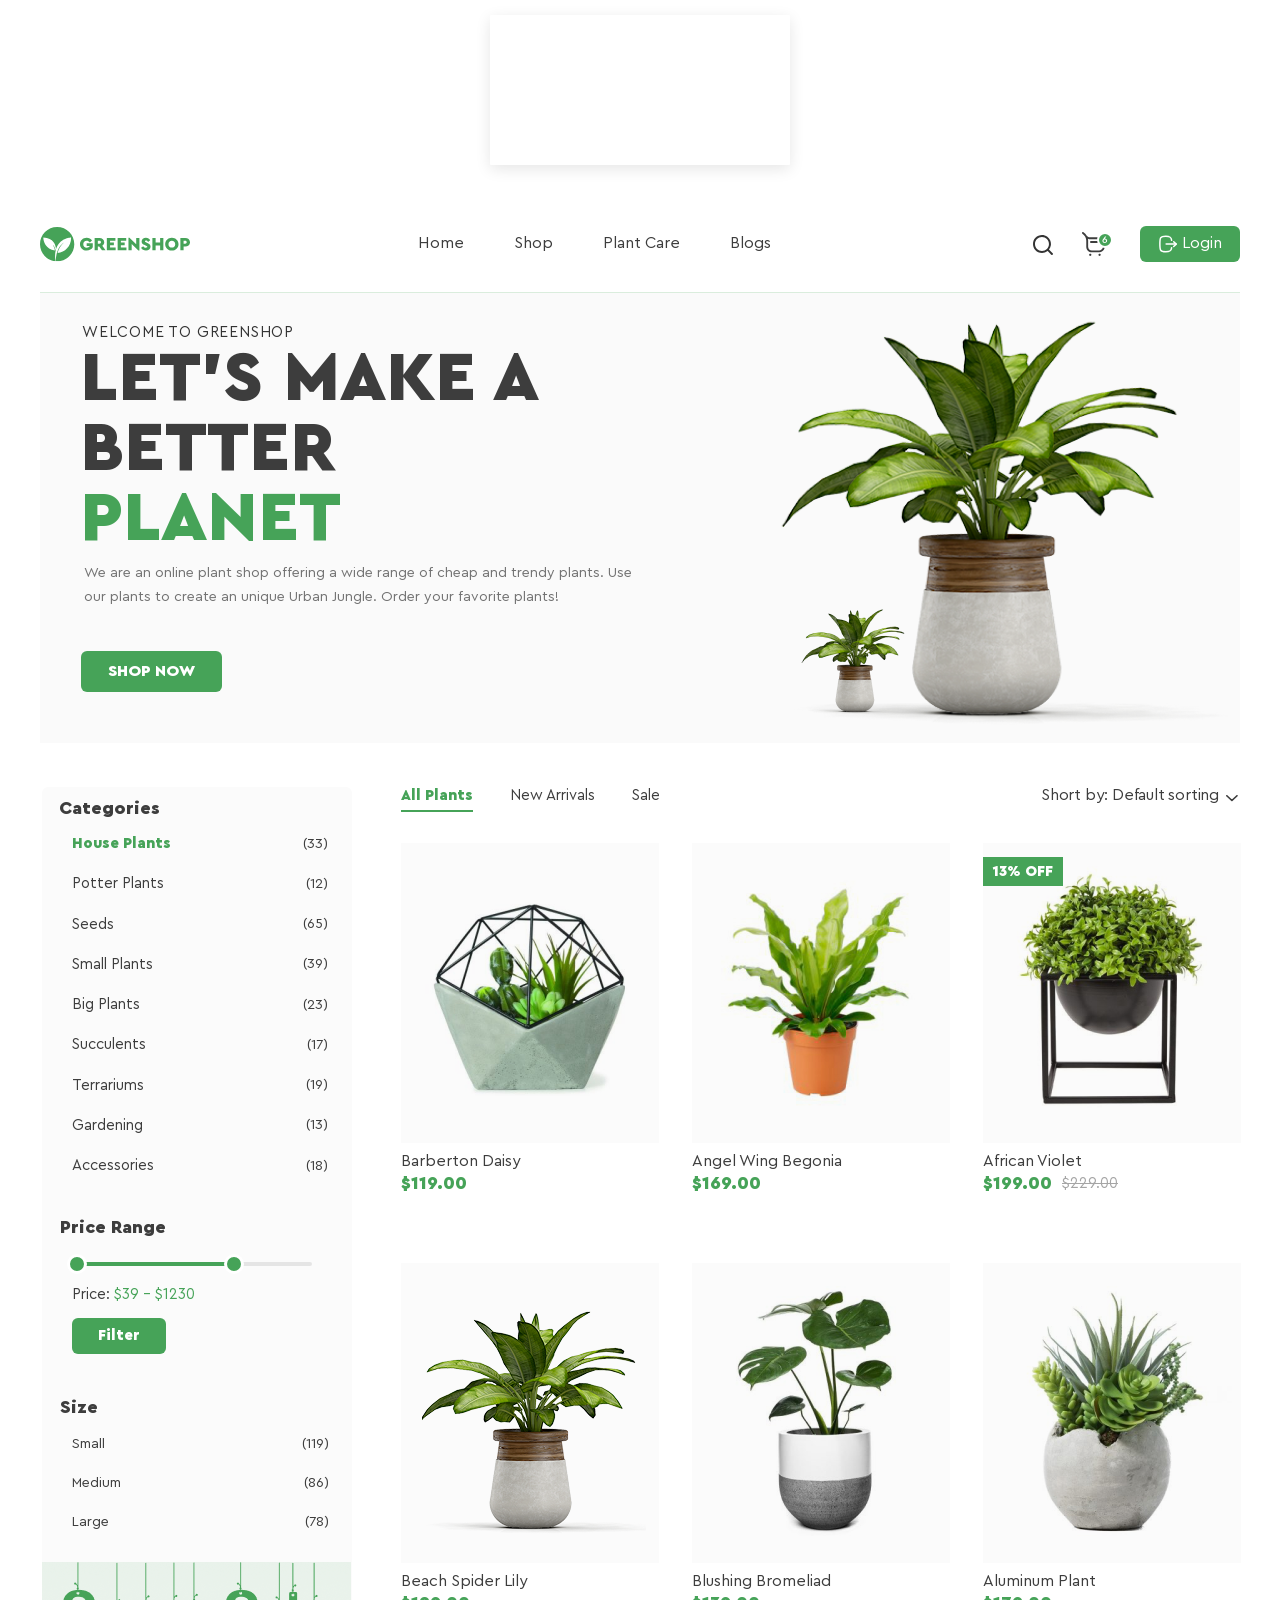
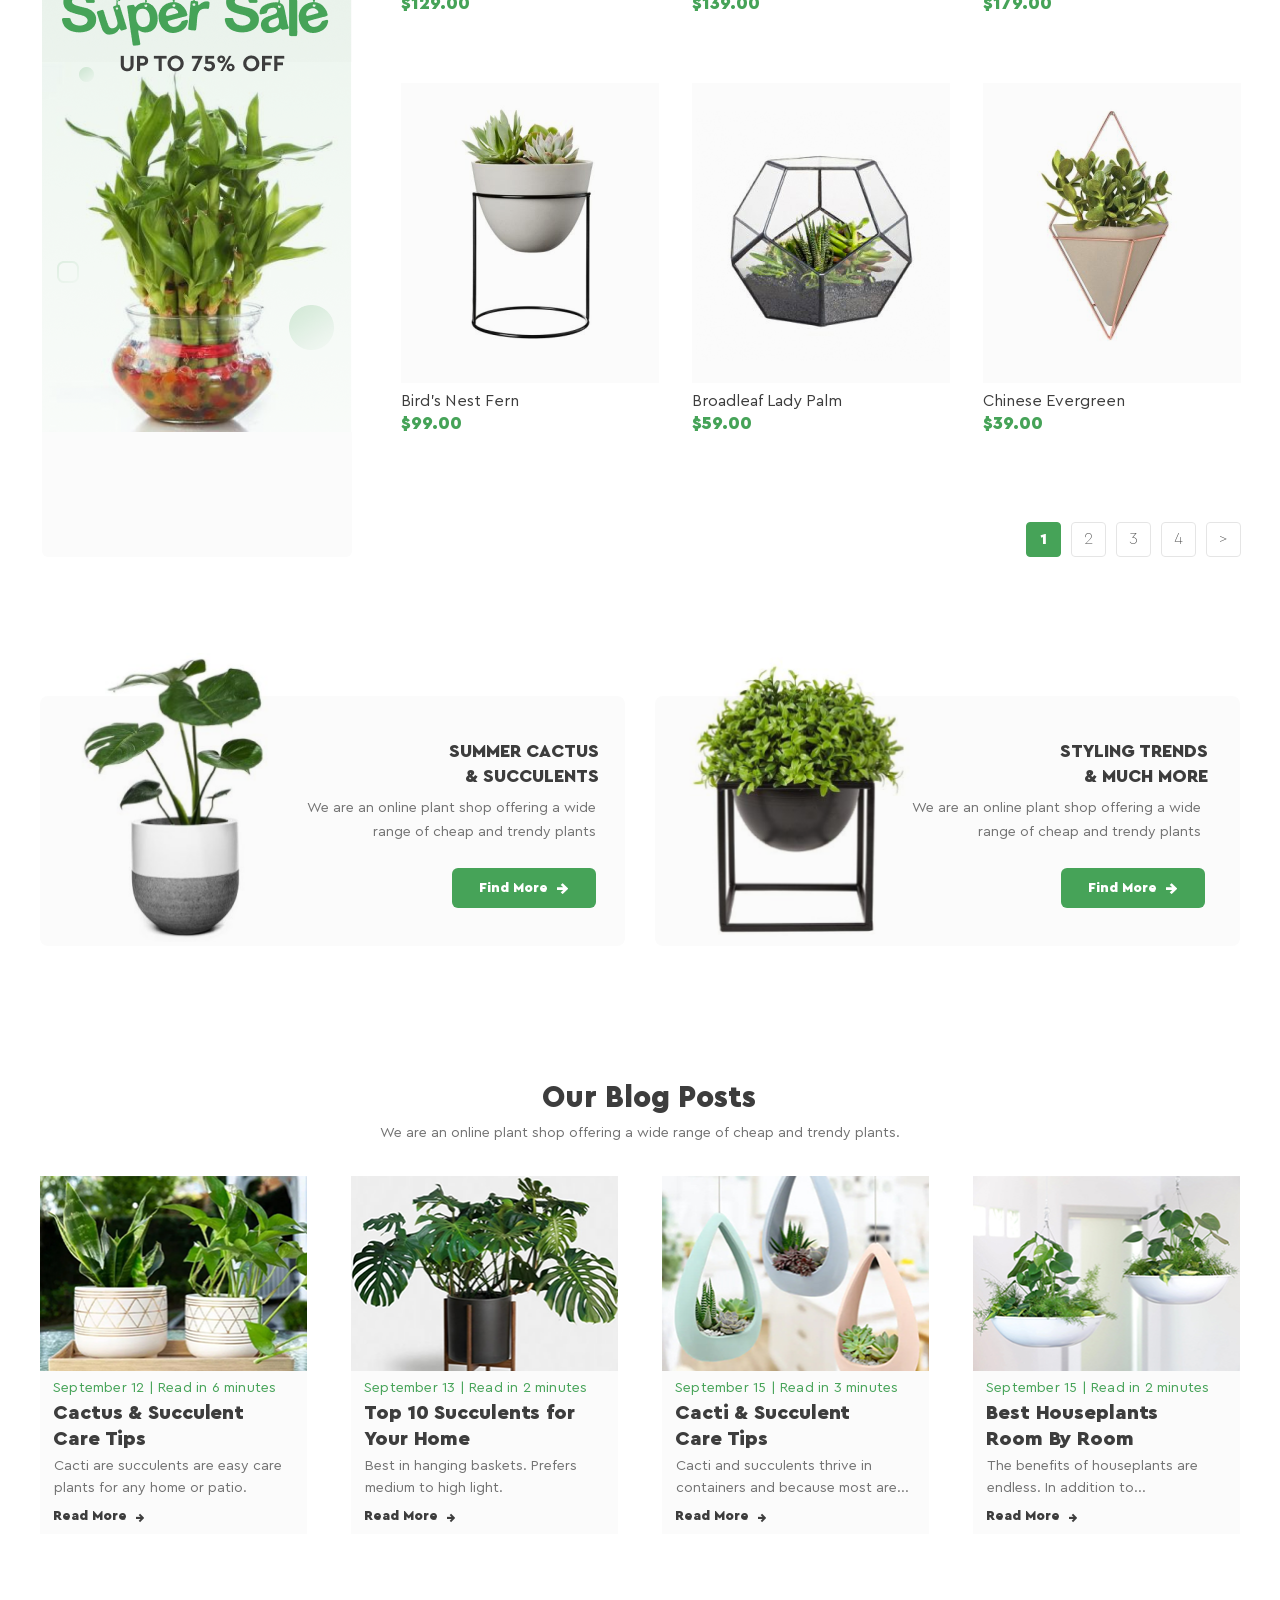
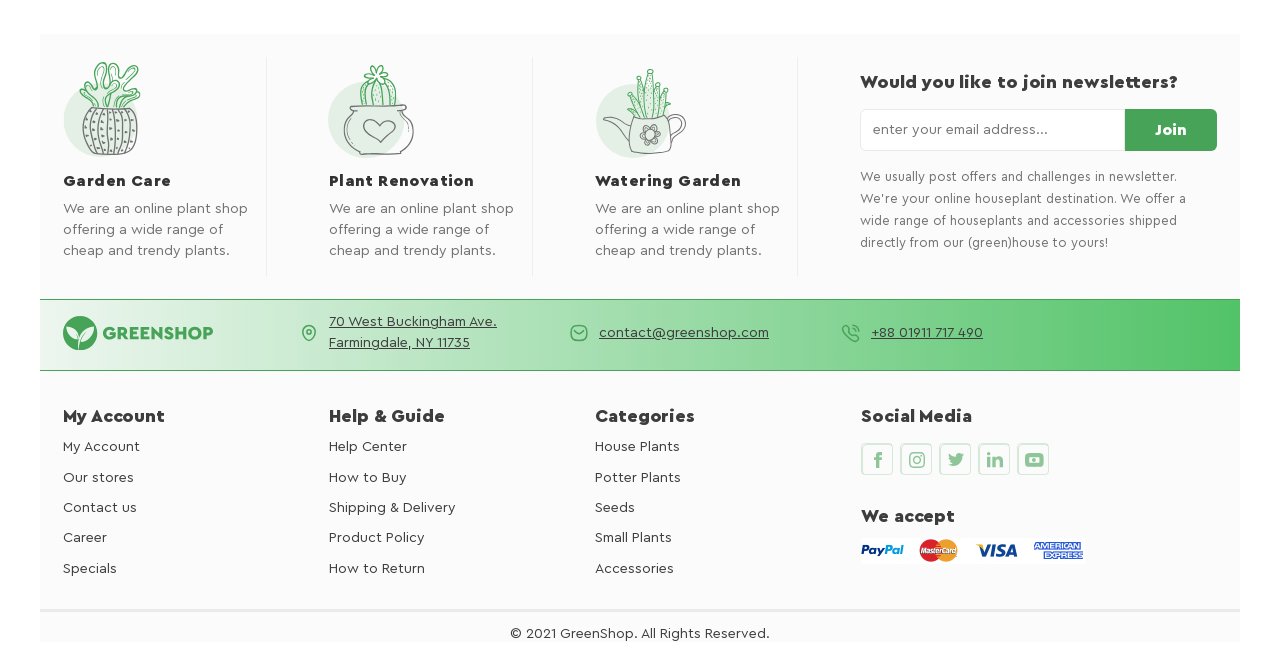
==== commit d7823c94: "style: fix footer contacts and add registration preloader" ====
--- a/index.html
+++ b/index.html
@@ -63,7 +63,7 @@
                     </svg>
                 </a>
 
-                <a href="#" class="btn-login">
+                <a href="registration.html" class="btn-login">
                     <img src="./images/Logout.svg" alt="Icon">
                     Login
                 </a>
@@ -435,31 +435,33 @@
                     </div>
                 </div>
                 <div class="footer-contact">
-                    <div class="contact-logo">
-                        <img src="./images/logo.svg" alt="GreenShop Logo">
-                    </div>
-
-                    <div class="contact-item">
-                        <svg width="20" height="20" style="transform: translate(2px, -2px);">
+                    <a href="#" class="contact-logo">
+                        <svg width="150" height="35">
+                            <use href="sprite.svg#icon-logo"></use>
+                        </svg>
+                    </a>
+
+                    <a href="#" class="contact-item">
+                        <svg width="20" height="20">
                             <use href="sprite.svg#icon-location"></use>
                         </svg>
                         <span>70 West Buckingham Ave.<br>Farmingdale, NY 11735</span>
-                    </div>
-
-                    <div class="contact-item">
-                        <svg width="20" height="20" style="transform: translate(2px, -2px);">
+                    </a>
+
+                    <a href="mailto:contact@greenshop.com" class="contact-item">
+                        <svg width="20" height="20">
                             <use href="sprite.svg#icon-email"></use>
                         </svg>
-                        <span style="transform: translate(1px, -3px);">contact@greenshop.com</span>
-                    </div>
-
-                    <div class="contact-item">
-                        <svg width="25" height="25" style="transform: translate(6px, 0px);">
+                        <span>contact@greenshop.com</span>
+                    </a>
+
+                    <a href="tel:+8801911717490" class="contact-item">
+                        <svg width="20" height="20">
                             <use href="sprite.svg#icon-phone"></use>
                         </svg>
-                        <span style="transform: translate(-1px, -3px);">+88 01911 717 490</span>
-                    </div>
-                </div> 
+                        <span>+88 01911 717 490</span>
+                    </a>
+                </div>
 
                 <div class="footer-links">
                     <div class="links-column">
@@ -528,11 +530,11 @@
                         <img src="./images/payment-methods.png" alt="Payment Methods" class="payments-img">
                     </div>
                 </div>
-                    <div class="footer-copyright">
-                        <p>© 2021 GreenShop. All Rights Reserved.</p>
-                    </div>
-
-                </div>
+                <div class="footer-copyright">
+                    <p>© 2021 GreenShop. All Rights Reserved.</p>
+                </div>
+
+            </div>
 </body>
 
 </html>
--- a/css/main.css
+++ b/css/main.css
@@ -363,17 +363,19 @@
 /*4. СЕКЦИЯ КАТАЛОГА И САЙДБАР*/
 .shop-section {
     display: flex;
-    gap: 100px;
+    gap: 51px;
     margin-top: 44px;
 }
 
 .sidebar {
-    width: 260px;
-    min-width: 260px;
+    width: 310px;
+    min-width: 310px;
     flex-shrink: 0;
     background-color: #FBFBFB;
     padding: 11px 0;
     border-radius: 6px;
+    position: relative;
+    left: 2px;
 }
 
 .categories h2 {
@@ -396,7 +398,8 @@
     display: flex;
     justify-content: space-between;
     align-items: center;
-    margin-bottom: 23px; 
+    margin-bottom: 23px;
+    padding-right: 51px;
 }
 
 /* Цвет и размер для цифр (33), (119) и т.д. */
@@ -409,9 +412,10 @@
 /* 2.Списки и заголовки новых блоков */
 .size-filter ul {
     list-style: none;
-    padding: 12px 1px;
-    position: relative;
-    left: 30px;
+    padding: 5px 1px;
+    position: relative;
+    left: 29px;
+    top: 7px;
 }
 
 .price-range h2, 
@@ -465,8 +469,8 @@
 
 .slider-line {
     position: absolute;
-    left: 0%; 
-    right: 16%;
+    left: -2%; 
+    right: 34%;
     height: 100%;
     background-color: #46A358; 
 }
@@ -532,15 +536,16 @@
 .sale-banner {
     display: flex;
     justify-content: center;
-    overflow: hidden;
-    position: relative;
-    left: 26px;
-    bottom: 20px;
+    width: 310px; 
+    height: 470px; 
+    position: relative;
+    bottom: 5px;
 }
 
 .sale-banner img {
-    width: 143%;
-    flex-shrink: 0;
+    width: 100%;
+    height: 100%;
+    object-fit: cover;
     display: block;
 }
 
@@ -1084,7 +1089,9 @@
     font-size: 14px;
     color: #3D3D3D;
     line-height: 1.5;
-    margin-right: 69px; 
+    margin-right: 72px;
+    position: relative;
+    bottom: 2px; 
 }
 
 /* 2. БЛОК ДЛЯ ЛОГОТИПА */
